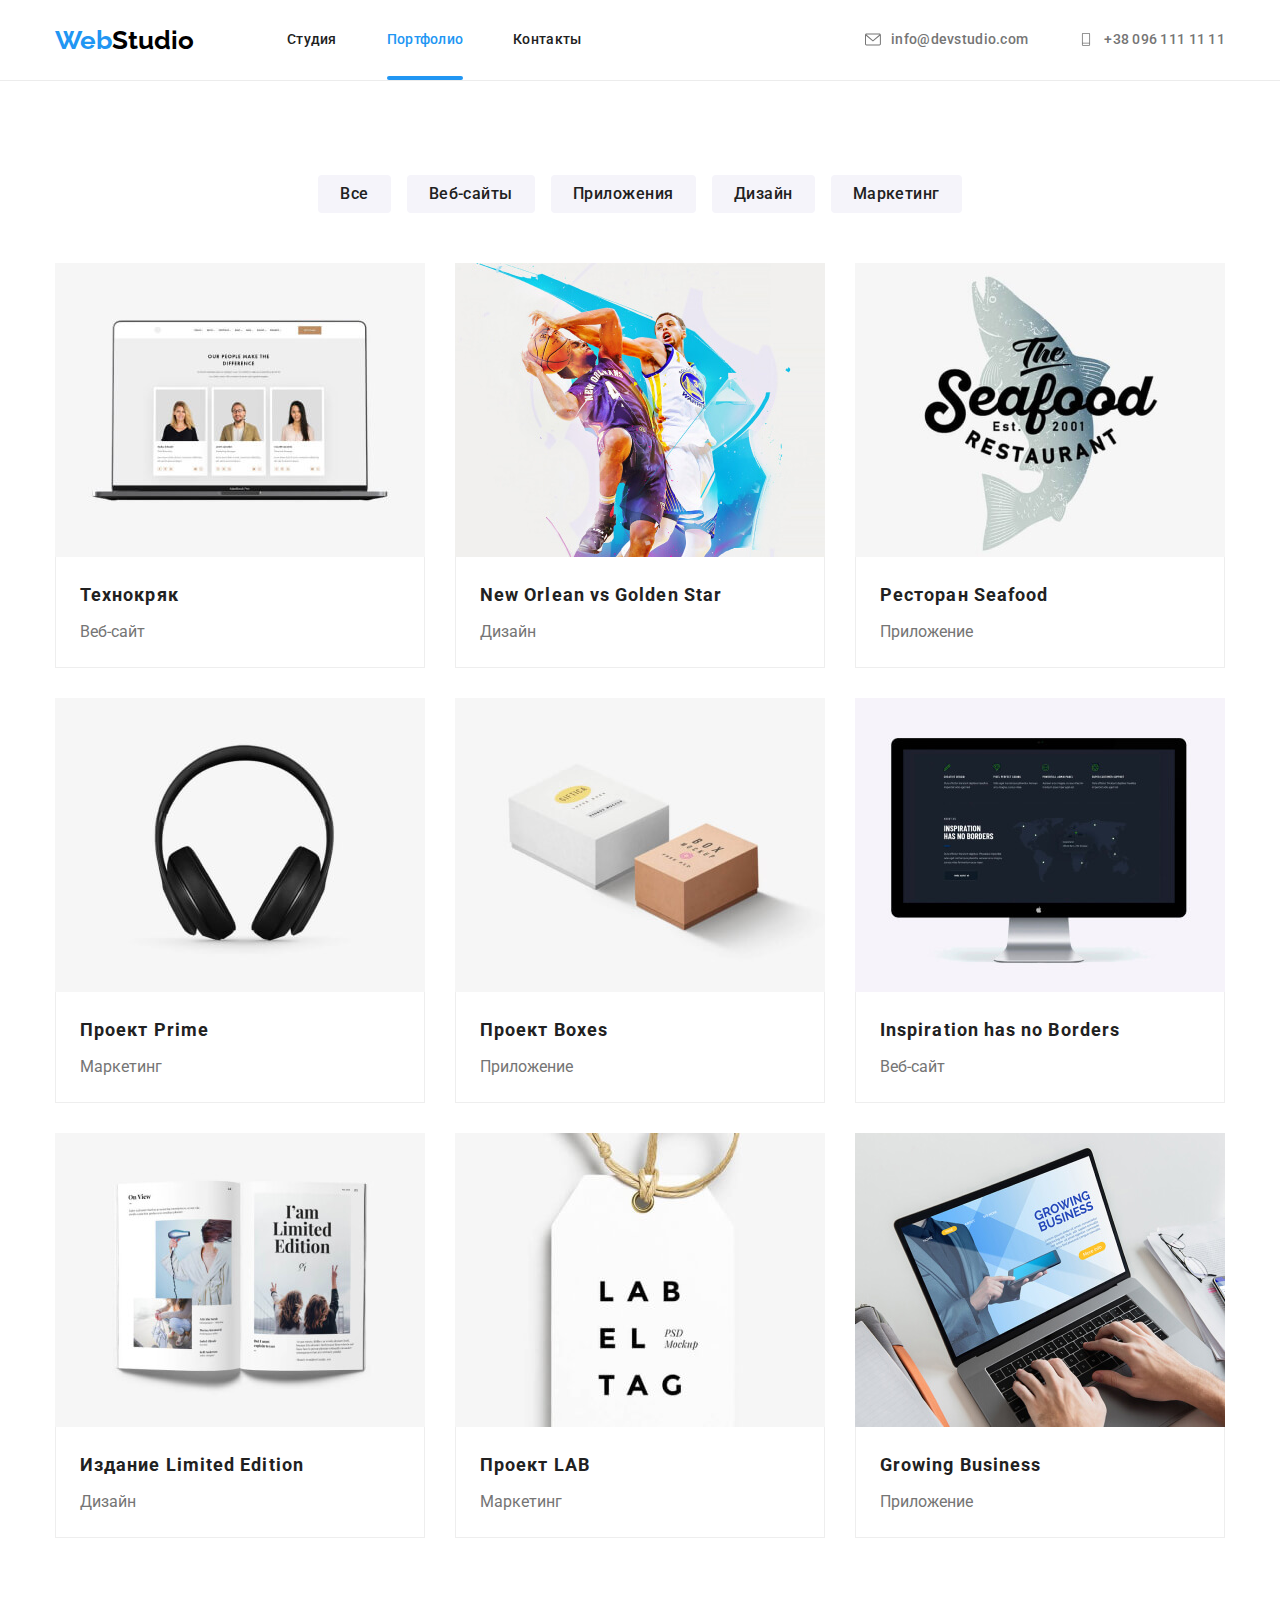
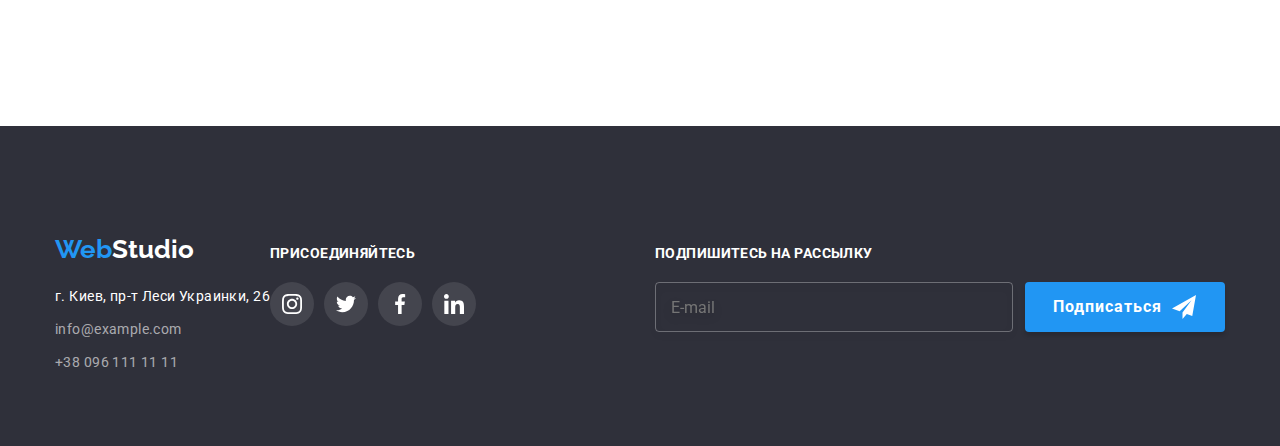
==== portfolio.html @ fa16bd90 "dz" ====
<!DOCTYPE html>
<html lang="ru">

<head>
    <meta charset="UTF-8">
    <meta http-equiv="X-UA-Compatible" content="IE=edge">
    <meta name="viewport" content="width=device-width, initial-scale=1.0">
    <title>Portfolio</title>
    <link rel="stylesheet"
        href="https://cdnjs.cloudflare.com/ajax/libs/modern-normalize/1.0.0/modern-normalize.min.css" />
    <link rel="stylesheet" href="./css/styles.css">
    <link rel="stylesheet" href="./css/main.css">
    <link rel="preconnect" href="https://fonts.googleapis.com">
    <link rel="preconnect" href="https://fonts.gstatic.com" crossorigin>
    <link
        href="https://fonts.googleapis.com/css2?family=Raleway:wght@700&family=Roboto:wght@400;500;700;900&display=swap"
        rel="stylesheet">
    <link rel="stylesheet" href="https://cdnjs.cloudflare.com/ajax/libs/modern-normalize/1.1.0/modern-normalize.min.css"
        integrity="sha512-wpPYUAdjBVSE4KJnH1VR1HeZfpl1ub8YT/NKx4PuQ5NmX2tKuGu6U/JRp5y+Y8XG2tV+wKQpNHVUX03MfMFn9Q=="
        crossorigin="anonymous" referrerpolicy="no-referrer" />
    <link rel="stylesheet" href="css/styles.css" />
</head>

<body>
    <header class="header">
        <div class="container header__conteiner">
            <nav class="nav header__conteiner">
                <a href="" class="logo logo--style link">
                    <span class="logo__part">Web</span>Studio
                </a>
                <ul class="nav__list">
                    <li class="nav__item list"><a href="index.html" class="nav__link link">Студия</a></li>
                    <li class="nav__item list"><a href="" class="nav__link link current">Портфолио</a></li>
                    <li class="nav__item list"><a href="" class="nav__link link">Контакты</a></li>
                </ul>
            </nav>
            <ul class="contacts">
                <li class="contacts__item list">
                    <a href="mailto:info@devstudio.com" class="contacts__link link">
                        <svg class="contacts__icon" width="16" height="13">
                            <use href="./img/icons.svg#icon-mail"></use>
                        </svg>info@devstudio.com</a>
                </li>
                <li class="contacts__item list">
                    <a href="tel:+380961111111" class="contacts__link link">
                        <svg class="contacts__icon" width="16" height="13">
                            <use href="./img/icons.svg#icon-tel"></use>
                        </svg>+38 096 111 11 11</a>
                </li>
            </ul>
            <button type="button" class="menu-open-btn">
                <svg width="40" height="40">
                    <use href="./img/icons.svg#icon-menu-open"></use>
                </svg>
            </button>
            <div class="mob-menu is-hidden">
                <div class="container">
                    <div class="mob-menu__top">
                        <button type="button" class="menu-close-btn">
                            <svg width="40" height="40">
                                <use href="./img/icons.svg#icon-menu-close"></use>
                            </svg>
                        </button>
                        <ul class="mob-menu__list list">
                            <li class="mob-menu__item">
                                <a href="./index.html" class="mob-menu__link link ">Студия</a>
                            </li>
                            <li class="mob-menu__item">
                                <a href="" class="mob-menu__link link current">Портфолио</a>
                            </li>
                            <li class="mob-menu__item">
                                <a href="" class="mob-menu__link link">Контакты</a>
                            </li>
                        </ul>
                    </div>
                    <div class="mob-menu__bottom">
                        <ul class="mob-menu-contacts list">
                            <li class="mob-menu-contacts__item">
                                <a href="tel:+380961111111" class="mob-menu-contacts__tel link">
                                    +38 096 111 11 11</a>
                            </li>
                            <li class="mob-menu-contacts__item">
                                <a href="mailto:info@devstudio.com" class="mob-menu-contacts__mail link">
                                    info@devstudio.com</a>
                            </li>
                        </ul>
                        <ul class="mob-menu-soc list">
                            <li class="mob-menu-soc__item">
                                <a href="" class="mob-menu-soc__link link">Instagram</a>
                            </li>
                            <li class="mob-menu-soc__item">
                                <a href="" class="mob-menu-soc__link link">Twitter</a>
                            </li>
                            <li class="mob-menu-soc__item">
                                <a href="" class="mob-menu-soc__link link">Facebook</a>
                            </li>
                            <li class="mob-menu-soc__item">
                                <a href="" class="mob-menu-soc__link link">LinkedIn</a>
                            </li>
                        </ul>
                    </div>
                </div>
            </div>
            </div>
    </header> 
    <main>
        <section class="projects section">
            <div class="container">
                <ul class="btn__list">
                    <li class="btn__item list"><button type="button" class="btn__item--button">Все</button></li>
                    <li class="btn__item list"><button type="button" class="btn__item--button">Веб-сайты</button></li>
                    <li class="btn__item list"><button type="button" class="btn__item--button">Приложения</button></li>
                    <li class="btn__item list"><button type="button" class="btn__item--button">Дизайн</button></li>
                    <li class="btn__item list"><button type="button" class="btn__item--button">Маркетинг</button></li>
                </ul> 
                <ul class="projects__list">
                    <li class="projects__item list">
                        <a href="" class="projects__link link">
                            <div class="top-wrap">
                                <picture>
                                    <source srcset="./img/1-project-desk-1.jpg 1x, ./img/1-project-desk-2.jpg 2x" media="(min-width: 1200px)" />
                                    <source srcset="./img/1-project-tab-1.jpg 1x, ./img/1-project-tab-2.jpg 2x" media="(min-width: 768px)" />
                                    <source srcset="./img/1-project-mob-1.jpg 1x, ./img/1-project-mob-2.jpg 2x" media="(min-width: 480px)" />
                                    <img class="projects__image" src="./img/1-project-mob-1.jpg" alt="" width="370" />
                                </picture>
                                <p class="projects__item--top-text">Ресурс предлагает комплексные предложения с разным уровнем функционала и сервисов. Все это позволит
                                    посетителю получить
                                    исчерпывающие сведения о компании или частном лице.</p>
                            </div>
                            <div class="projects__other-text">
                                <h2 class="projects__title">Технокряк</h2>
                                <p class="projects__text">Веб-сайт</p>
                            </div>
                        </a>
                    </li>
                    <li class="projects__item list">
                        <a href="" class="projects__link link">
                            <div class="top-wrap">
                            <picture>
                                <source srcset="./img/2-project-desk-1.jpg 1x, ./img/2-project-desk-2.jpg 2x" media="(min-width: 1200px)" />
                                <source srcset="./img/2-project-tab-1.jpg 1x, ./img/2-project-tab-2.jpg 2x" media="(min-width: 768px)" />
                                <source srcset="./img/2-project-mob-1.jpg 1x, ./img/2-project-mob-2.jpg 2x" media="(min-width: 480px)" />
                                <img src="./img/2-project-mob-1.jpg" alt="" width="370" />
                            </picture>
                            <p class="projects__item--top-text">Ресурс предлагает комплексные предложения с разным уровнем функционала и сервисов. Все это позволит
                                    посетителю получить
                                    исчерпывающие сведения о компании или частном лице.</p>
                            </div>
                            <div class="projects__other-text">
                                <h2 class="projects__title">New Orlean vs Golden Star</h2>
                                <p class="projects__text">Дизайн</p>
                            </div>
                        </a>
                    </li>
                    <li class="projects__item list">
                        <a href="" class="projects__link link">
                            <div class="top-wrap">
                            <picture>
                                <source srcset="./img/3-project-desk-1.jpg 1x, ./img/3-project-desk-2.jpg 2x" media="(min-width: 1200px)" />
                                <source srcset="./img/3-project-tab-1.jpg 1x, ./img/3-project-tab-2.jpg 2x" media="(min-width: 768px)" />
                                <source srcset="./img/3-project-mob-1.jpg 1x, ./img/3-project-mob-2.jpg 2x" media="(min-width: 480px)" />
                                <img src="./img/3-project-mob-1.jpg" alt="" width="370" />
                            </picture>
                            <p class="projects__item--top-text">Ресурс предлагает комплексные предложения с разным уровнем функционала и сервисов. Все это позволит
                                    посетителю получить
                                    исчерпывающие сведения о компании или частном лице.</p>
                            </div>
                            <div class="projects__other-text">
                                <h2 class="projects__title">Ресторан Seafood</h2>
                                <p class="projects__text">Приложение</p>
                            </div>
                        </a>
                    </li>
                    <li class="projects__item list">
                        <a href="" class="projects__link link">
                            <div class="top-wrap">
                            <picture>
                                <source srcset="./img/4-project-desk-1.jpg 1x, ./img/4-project-desk-2.jpg 2x" media="(min-width: 1200px)" />
                                <source srcset="./img/4-project-tab-1.jpg 1x, ./img/4-project-tab-2.jpg 2x" media="(min-width: 768px)" />
                                <source srcset="./img/4-project-mob-1.jpg 1x, ./img/4-project-mob-2.jpg 2x" media="(min-width: 480px)" />
                                <img src="./img/4-project-mob-1.jpg" alt="" width="370" />
                            </picture>
                            <p class="projects__item--top-text">Ресурс предлагает комплексные предложения с разным уровнем функционала и сервисов. Все это позволит
                                    посетителю получить
                                    исчерпывающие сведения о компании или частном лице.</p>
                            </div>
                            <div class="projects__other-text">
                                <h2 class="projects__title">Проект Prime</h2>
                                <p class="projects__text">Маркетинг</p>
                            </div>
                        </a>
                    </li>
                    <li class="projects__item list">
                        <a href="" class="projects__link link">
                            <div class="top-wrap">
                            <picture>
                                <source srcset="./img/5-project-desk-1.jpg 1x, ./img/5-project-desk-2.jpg 2x" media="(min-width: 1200px)" />
                                <source srcset="./img/5-project-tab-1.jpg 1x, ./img/5-project-tab-2.jpg 2x" media="(min-width: 768px)" />
                                <source srcset="./img/5-project-mob-1.jpg 1x, ./img/5-project-mob-2.jpg 2x" media="(min-width: 480px)" />
                                <img src="./img/5-project-mob-1.jpg" alt="" width="370" />
                            </picture>
                            <p class="projects__item--top-text">Ресурс предлагает комплексные предложения с разным уровнем функционала и сервисов. Все это позволит
                                    посетителю получить
                                    исчерпывающие сведения о компании или частном лице.</p>
                            </div>
                            <div class="projects__other-text">
                                <h2 class="projects__title">Проект Boxes</h2>
                                <p class="projects__text">Приложение</p>
                            </div>
                        </a>
                    </li>
                    <li class="projects__item list">
                        <a href="" class="projects__link link">
                            <div class="top-wrap">
                            <picture>
                                <source srcset="./img/6-project-desk-1.jpg 1x, ./img/6-project-desk-2.jpg 2x" media="(min-width: 1200px)" />
                                <source srcset="./img/6-project-tab-1.jpg 1x, ./img/6-project-tab-2.jpg 2x" media="(min-width: 768px)" />
                                <source srcset="./img/6-project-mob-1.jpg 1x, ./img/6-project-mob-2.jpg 2x" media="(min-width: 480px)" />
                                <img src="./img/6-project-mob-1.jpg" alt="" width="370" />
                            </picture>
                            <p class="projects__item--top-text">Ресурс предлагает комплексные предложения с разным уровнем функционала и сервисов. Все это позволит
                                    посетителю получить
                                    исчерпывающие сведения о компании или частном лице.</p>
                            </div>
                            <div class="projects__other-text">
                                <h2 class="projects__title">Inspiration has no Borders</h2>
                                <p class="projects__text">Веб-сайт</p>
                            </div>
                        </a>
                    </li>
                    <li class="projects__item list">
                        <a href="" class="projects__link link">
                            <div class="top-wrap">
                            <picture>
                                <source srcset="./img/7-project-desk-1.jpg 1x, ./img/7-project-desk-2.jpg 2x" media="(min-width: 1200px)" />
                                <source srcset="./img/7-project-tab-1.jpg 1x, ./img/7-project-tab-2.jpg 2x" media="(min-width: 768px)" />
                                <source srcset="./img/7-project-mob-1.jpg 1x, ./img/7-project-mob-2.jpg 2x" media="(min-width: 480px)" />
                                <img src="./img/7-project-mob-1.jpg" alt="" width="370" />
                            </picture>
                            <p class="projects__item--top-text">Ресурс предлагает комплексные предложения с разным уровнем функционала и сервисов. Все это позволит
                                    посетителю получить
                                    исчерпывающие сведения о компании или частном лице.</p>
                            </div>
                            <div class="projects__other-text">
                                <h2 class="projects__title">Издание Limited Edition</h2>
                                <p class="projects__text">Дизайн</p>
                            </div>
                        </a>
                    </li>
                    <li class="projects__item list">
                        <a href="" class="projects__link link">
                            <div class="top-wrap">
                            <picture>
                                <source srcset="./img/8-project-desk-1.jpg 1x, ./img/8-project-desk-2.jpg 2x" media="(min-width: 1200px)" />
                                <source srcset="./img/8-project-tab-1.jpg 1x, ./img/8-project-tab-2.jpg 2x" media="(min-width: 768px)" />
                                <source srcset="./img/8-project-mob-1.jpg 1x, ./img/8-project-mob-2.jpg 2x" media="(min-width: 480px)" />
                                <img src="./img/8-project-mob-1.jpg" alt="" width="370" />
                            </picture>
                            <p class="projects__item--top-text">Ресурс предлагает комплексные предложения с разным уровнем функционала и сервисов. Все это позволит
                                    посетителю получить
                                    исчерпывающие сведения о компании или частном лице.</p>
                            </div>
                            <div class="projects__other-text">
                                <h2 class="projects__title">Проект LAB</h2>
                                <p class="projects__text">Маркетинг</p>
                            </div>
                        </a>
                    </li>
                    <li class="projects__item list">
                        <a href="" class="projects__link link">
                            <div class="top-wrap">
                            <picture>
                                <source srcset="./img/9-project-desk-1.jpg 1x, ./img/9-project-desk-2.jpg 2x" media="(min-width: 1200px)" />
                                <source srcset="./img/9-project-tab-1.jpg 1x, ./img/9-project-tab-2.jpg 2x" media="(min-width: 768px)" />
                                <source srcset="./img/9-project-mob-1.jpg 1x, ./img/9-project-mob-2.jpg 2x" media="(min-width: 480px)" />
                                <img src="./img/9-project-mob-1.jpg" alt="" width="370" />
                            </picture>
                            <p class="projects__item--top-text">Ресурс предлагает комплексные предложения с разным уровнем функционала и сервисов. Все это позволит
                                    посетителю получить
                                    исчерпывающие сведения о компании или частном лице.</p>
                            </div>
                            <div class="projects__other-text">
                                <h2 class="projects__title">Growing Business</h2>
                                <p class="projects__text">Приложение</p>
                            </div>
                        </a>
                    </li>
                </ul>
            </div>
        </section>

    </main>
<footer class="footer">
    <div class="container footer__join">
        <div>
            <a href="" class="logo logo--footer link"><span class="logo__part">Web</span>Studio</a>
            <address>
                <ul class="footer__list">
                    <li class="footer__item list">
                        <a href="https://goo.gl/maps/ZzXpxowHpBQzY1ZR8" target="_blank"
                            rel="noopener nofollow noreferrer" class="footer__address link">г. Киев, пр-т Леси Украинки,
                            26</a>
                    </li>
                    <li class="footer__item list">
                        <a href="mailto:info@example.com" class="footer__contacts link">info@example.com</a>
                    </li>
                    <li class="footer__item list">
                        <a href="tel:+380961111111" class="footer__contacts link">+38 096 111 11 11</a>
                    </li>
                </ul>
            </address>
        </div>
        <div class="footer__box">
            <h2 class="footer__title">Присоединяйтесь</h2>
            <ul class="soc__list">
                <li class="soc__item  list">
                    <a href="" class="soc__link soc__link--color link">
                        <svg class="soc__icon" width="20" height="20">
                            <use href="./img/icons.svg#icon-instagram"></use>
                        </svg>
                    </a>
                </li>
                <li class="soc__item list">
                    <a href="" class="soc__link soc__link--color link">
                        <svg class="soc__icon" width="20" height="20">
                            <use href="./img/icons.svg#icon-twitter"></use>
                        </svg>
                    </a>
                </li>
                <li class="soc__item list">
                    <a href="" class="soc__link soc__link--color link">
                        <svg class="soc__icon" width="20" height="20">
                            <use href="./img/icons.svg#icon-facebook"></use>
                        </svg>
                    </a>
                </li>
                <li class="soc__item list">
                    <a href="" class="soc__link soc__link--color link">
                        <svg class="soc__icon" width="20" height="20">
                            <use href="./img/icons.svg#icon-linkedin"></use>
                        </svg>
                    </a>
                </li>
            </ul>
        </div>
        <div class="subscribe">
            <p class="subscribe__title">Подпишитесь на рассылку</p>
            <form class="subscribe-form">
                <input type="email" name="usermail" class="subscribe-form__input" id="email" placeholder="E-mail" />
                <button type="submit" class="subscribe-btn">
                    Подписаться
                    <svg width="24" height="24" class="subscribe__icon">
                        <use href="./img/icons.svg#icon-icon-send"></use>
                    </svg>
                </button>
            </form>
        </div>
    </div>


</footer>
<script src="./js/mobile-menu.js"></script>
</body>

</html>
---- css/styles.css ----
/* :root {
  --brend-color: #2196f3;
  --main-title-color: #212121;
  --second-title-color: #757575;
}

h1,
h2,
h3,
h4,
h5,
h6,
ul,
p {
  margin: 0;
  padding: 0;
}

body {
  font-family: "Roboto", "Raleway", sans-serif;
  background: #ffffff;
  position: relative;
}

img {
  display: block;
  min-width: 100%;
}

.section {
  padding: 94px 0 94px 0;
}

.container {
  width: 1200px;
  margin: 0 auto;
  padding-right: 15px;
  padding-left: 15px;
}

.list {
  list-style: none;
}

.link {
  text-decoration: none;
}

.top-wrap {
  position: relative;
  overflow: hidden;
}
*/
/*-----Header-----*/

/* .header {
  border-bottom: 1px solid #ececec;
}

.header-conteiner {
  display: flex;
  align-items: center;
} */

/* .nav .current {
  color: var(--brend-color);
} */
/*
.logo {
  color: var(--main-title-color);
  font-family: "Raleway", sans-serif;
  font-weight: 700;
  font-size: 26px;
  line-height: 1.19;
}

.logo__part {
  color: var(--brend-color);
}

.logo--style {
  margin-right: 93px;
  color: #000000;
}

.logo--footer {
  color: #ffffff;
  display: inline-block;
  margin-bottom: 20px;
}
*/
/* .nav__list {
  display: flex;
}

.nav__item:not(:last-child) {
  margin-right: 50px;
}

.nav__link {
  position: relative;
  display: block;
  padding-top: 32px;
  padding-bottom: 32px;

  font-weight: 500;
  font-size: 14px;
  line-height: 1.14;
  letter-spacing: 0.02em;
  color: var(--main-title-color);
  transition: color 250ms cubic-bezier(0.4, 0, 0.2, 1);
}

.nav__link:hover,
.nav__link:focus {
  color: var(--brend-color);
}

.nav__item .current::after {
  content: "";
  position: absolute;
  width: 100%;
  height: 4px;
  background: var(--brend-color);
  border-radius: 2px;
  left: 0;
  bottom: 0;
} */

/* .contacts__link {
  display: flex;
  align-items: center;
  padding: 32px 0px;
  font-weight: 500;
  font-size: 14px;
  line-height: 1.14;
  letter-spacing: 0.02em;
  color: var(--second-title-color);
  transition: color 250ms cubic-bezier(0.4, 0, 0.2, 1);
}

.contacts__icon {
  padding-top: -1px;
  margin-right: 10px;
  width: 16px;
  height: 13px;
  fill: currentColor;
}

.contacts {
  display: flex;
  margin-left: auto;
  transition: color 250ms cubic-bezier(0.4, 0, 0.2, 1);
}
.contacts__item {
  margin-left: 50px;
}

.contacts__link:hover,
.contacts__link:focus {
  color: var(--brend-color);
} */

/*-----Main-----*/

/*
.basic {
  max-width: 1600px;
  margin: 0 auto;
  height: 600px;
  padding-top: 200px;
  padding-bottom: 200px;
  background: #2f303a;
  background-image: linear-gradient(
      rgba(47, 48, 58, 0.4),
      rgba(47, 48, 58, 0.4)
    ),
    url(../img/basic.jpg);
  background-repeat: no-repeat;
  background-position: center;
  background-size: cover;
  text-align: center;
}

.basic__title {
  width: 696px;
  margin: 0 auto 30px;
  font-weight: 900;
  font-size: 44px;
  line-height: 1.36;

  text-align: center;
  letter-spacing: 0.06em;
  text-transform: uppercase;
  color: #ffffff;
}

.basic__btn {
  justify-content: center;
  min-width: 200px;
  font-family: inherit;
  font-weight: 700;
  font-size: 16px;
  line-height: 1.87;
  align-items: center;
  text-align: center;
  letter-spacing: 0.06em;
  color: #ffffff;
  cursor: pointer;
  border: none;

  background: #2196f3;
  box-shadow: 0px 4px 4px rgba(0, 0, 0, 0.15);
  border-radius: 4px;
  width: 200px;
  height: 50px;
  transition: background-color 250ms cubic-bezier(0.4, 0, 0.2, 1);
}

.basic__btn:hover,
.basic__btn:focus {
  background-color: #188ce8;
}
*/
/*
.benefits {
  padding-top: 94px;
  padding-bottom: 0;
  text-align: left;
}
.benefits__list {
  display: flex;
  margin: 0;
  padding: 0;
}

.benefits__item {
  width: 270px;
  margin-right: 30px;
}

.benefits__item:last-child {
  padding-right: 0;
}

.benefits__box {
  display: flex;
  justify-content: center;
  align-items: center;
  margin-bottom: 30px;
  height: 120px;
  border-radius: 4px;
  background-color: #f5f4fa;
}

.benefits__title {
  font-size: 14px;
  line-height: 1.14;
  letter-spacing: 0.03em;
  text-transform: uppercase;
  color: var(--main-title-color);
  padding-bottom: 10px;
}

.benefits__text {
  font-size: 14px;
  line-height: 1.71;
  letter-spacing: 0.03em;
  color: var(--second-title-color);
}
*/
/*
.team {
  background: #f5f4fa;
  margin-left: 0;
  padding-bottom: 94px;
}

.about__list,
.team__list {
  display: flex;
}

.about__item {
  justify-content: center;
  position: relative;
}

.about__item:not(:last-child) {
  margin-right: 30px;
}

.team__item:not(:last-child) {
  margin-right: 30px;
}

.about__img {
  display: block;
  max-width: 100%;
}

.about__box {
  position: absolute;
  left: 0;
  bottom: 0;
  width: 100%;
  height: 70px;
  display: flex;
  align-items: center;
  justify-content: center;
  background: rgba(47, 48, 58, 0.8);
}

.about__text {
  font-size: 14px;
  line-height: 1.14;
  text-align: center;
  text-transform: uppercase;
  color: #ffffff;
}

.about__title,
.team__title {
  font-size: 36px;
  line-height: 1.16;
  text-align: center;
  letter-spacing: 0.03em;
  color: var(--main-title-color);
  margin-bottom: 50px;
}

.team__item {
  background-color: #ffffff;
  border-radius: 0 0 4px 4px;
  box-shadow: 0px 1px 3px rgba(0, 0, 0, 0.12), 0px 1px 1px rgba(0, 0, 0, 0.14),
    0px 2px 1px rgba(0, 0, 0, 0.2);
  border-radius: 0px 0px 4px 4px;
}
.team__name {
  font-weight: 500;
  font-size: 16px;
  line-height: 1.18;
  text-align: center;
  color: var(--main-title-color);
  margin-bottom: 10px;
}
.team__box {
  padding-top: 30px;
  padding-bottom: 30px;
}
.team__text {
  font-size: 16px;
  line-height: 1.18;
  text-align: center;
  letter-spacing: 0.03em;
  color: var(--second-title-color);
  margin-bottom: 16px;
}
*/
/*.soc {
}

.soc__list {
  display: flex;
  justify-content: center;
}

.soc__item {
  width: 44px;
  height: 44px;
  margin-right: 10px;
}

.soc__item:last-child {
  margin-right: 0;
}

.soc__link {
  width: 100%;
  height: 100%;
  fill: #afb1b8;
  background-color: #ffffff;
  border-radius: 50%;
  display: flex;
  align-items: center;
  justify-content: center;
  transition: background-color 250ms cubic-bezier(0.4, 0, 0.2, 1);
}

.soc__link:hover,
.soc__link:focus {
  color: #fff;
  fill: currentColor;
  background-color: var(--brend-color);
}

.soc__link--color {
  background: rgba(255, 255, 255, 0.1);
  fill: #ffffff;
  transition: background-color 250ms cubic-bezier(0.4, 0, 0.2, 1);
}
.soc__icon {
  color: currentColor;
}
*/
/*
.clients__title {
  margin-bottom: 50px;
  font-weight: 700;
  font-size: 36px;
  line-height: 1.16;
  text-align: center;
  color: var(--main-title-color);
}

.clients__list,
.clients__link {
  display: flex;
  align-items: center;
  justify-content: center;
}

.clients__link {
  width: 100%;
  height: 100%;
  max-width: 170px;
  color: #afb1b8;
  transition: color 250ms cubic-bezier(0.4, 0, 0.2, 1),
    border 250ms cubic-bezier(0.4, 0, 0.2, 1);
}
.clients__link:hover,
.clients__link:focus {
  border: 1px solid var(--brend-color);
  border-radius: 4px;
  color: var(--brend-color);
}

.clients__icon {
  fill: currentColor;
}

.clients__item {
  justify-content: center;
  width: 170px;
  height: 92px;
  margin-right: 30px;
  border: 1px solid #afb1b8;
  border-radius: 4px;
  display: flex;
}

.clients__item:last-child {
  margin-right: 0;
}
*/
/*----Footer-----*/
/*
.footer {
  background: #2f303a;
  padding-top: 60px;
  padding-bottom: 60px;
}

.footer__list {
  display: inline-block;
  padding-top: 0;
  font-style: normal;
  letter-spacing: 0.03em;
}

.footer__item:not(:last-child) {
  margin-bottom: 9px;
}

.footer__address {
  font-size: 14px;
  line-height: 1.71;
  letter-spacing: 0.03em;
  color: #ffffff;
  transition: color 250ms cubic-bezier(0.4, 0, 0.2, 1);
}

.footer__contacts {
  font-size: 14px;
  line-height: 1.71;
  letter-spacing: 0.03em;
  color: rgba(255, 255, 255, 0.6);
  transition: color 250ms cubic-bezier(0.4, 0, 0.2, 1);
}

.footer__address:hover,
.footer__contacts:hover {
  color: var(--brend-color);
}

.footer__address:focus,
.footer__contacts:focus {
  color: var(--brend-color);
}

.footer__join {
  display: flex;
  align-items: baseline;
}

.footer__box {
  margin-left: 70px;
}

.footer__title {
  margin-bottom: 20px;
  font-size: 14px;
  line-height: 1.14;
  letter-spacing: 0.03em;
  text-transform: uppercase;
  color: #ffffff;
}

.subscribe {
  margin-left: auto;
}

.subscribe__title {
  margin-bottom: 20px;
  font-weight: 700;
  font-size: 14px;
  line-height: 1.14;
  letter-spacing: 0.03em;
  text-transform: uppercase;
  color: #ffffff;
}

.subscribe-form {
  position: relative;
  display: flex;
  justify-content: center;
}

.subscribe-form__input {
  width: 358px;
  height: 50px;
  padding-left: 15px;
  border: 1px solid rgba(255, 255, 255, 0.3);
  filter: drop-shadow(0px 4px 4px rgba(0, 0, 0, 0.15));
  border-radius: 4px;
  background-color: transparent;
  transition: border 250ms cubic-berier(0.4, 0, 0.2, 1);
  color: #ffffff;
  outline: transparent;
}
.subscribe-form__input:focus {
  border: 2px solid var(--brend-color);
}

.subscribe-btn {
  display: flex;
  align-items: center;
  margin-left: 12px;
  width: 200px;
  height: 50px;
  font-weight: 700;
  font-size: 16px;
  line-height: 1.88;
  letter-spacing: 0.06em;
  border: none;
  cursor: pointer;
  color: #ffffff;
  background: var(--brend-color);
  box-shadow: 0px 4px 4px rgba(0, 0, 0, 0.15);
  border-radius: 4px;
  padding: 10px 29px 10px 28px;
  transition: background-color 250ms cubic-bezier(0.4, 0, 0.2, 1);
}

.subscribe-btn:hover,
.subscribe-btn:focus {
  background-color: #188ce8;
}

.subscribe__icon {
  margin-left: 10px;
}
*/
/*-----Portfolio-buttons-----*/
/*
.btn__list {
  display: flex;
  margin-bottom: 50px;
  justify-content: center;
}

.btn__item {
  margin-right: 8px;
}

.btn__item:last-child {
  padding-right: 0;
}

.btn__item--button {
  border: none;
  padding: 6px 22px;
  display: block;
  font: inherit;
  font-weight: 500;
  font-size: 16px;
  line-height: 1.62;
  text-align: center;
  letter-spacing: 0.03em;
  color: var(--main-title-color);
  background: #f5f4fa;
  cursor: pointer;
  border-radius: 4px;
  transition: background-color 250ms cubic-bezier(0.4, 0, 0.2, 1),
    color 250ms cubic-bezier(0.4, 0, 0.2, 1),
    box-shadow 250ms cubic-bezier(0.4, 0, 0.2, 1);
}

.btn__item--button:hover,
.btn__item--button:focus {
  color: #ffffff;
  background-color: var(--brend-color);
  box-shadow: 0px 3px 1px rgba(0, 0, 0, 0.1), 0px 1px 2px rgba(0, 0, 0, 0.08),
    0px 2px 2px rgba(0, 0, 0, 0.12);
} */

/*-----Projects-portfolio----*/
/*
.projects {
  padding-top: 94px;
  padding-bottom: 94px;
}
.projects__list {
  display: flex;
  flex-wrap: wrap;
  justify-content: center;
}

.projects__item {
  transition: box-shadow 250ms cubic-bezier(0.4, 0, 0.2, 1);
}

.projects__item:not(:nth-child(3n)) {
  margin-right: 30px;
}

.projects__item:nth-child(-n + 6) {
  margin-bottom: 30px;
}

.projects__item:hover,
.projects__item:focus {
  box-shadow: 0px 1px 1px rgba(0, 0, 0, 0.12), 0px 4px 4px rgba(0, 0, 0, 0.06),
    1px 4px 6px rgba(0, 0, 0, 0.16);
}

.projects__item:hover .projects__item--top-text {
  transform: translateY(0);
}

.projects__item--top-text {
  position: absolute;
  top: 0;
  width: 100%;
  line-height: 1.56;
  font-size: 18px;
  transform: translateY(100%);
  transition: transform 250ms cubic-bezier(0.4, 0, 0.2, 1);
  color: #ffffff;
  background-color: rgba(33, 150, 243, 0.9);
  padding: 63px 24px;
}

.projects__image.no-gap {
  display: block;
}

.projects__title {
  font-size: 18px;
  line-height: 2;
  letter-spacing: 0.06em;
  color: var(--main-title-color);
  margin-bottom: 4px;
}
.projects__text {
  font-size: 16px;
  line-height: 1.88;
  letter-spacing: 0.03em;
  color: var(--second-title-color);
}

.projects__other-text {
  padding: 20px 24px;
  box-sizing: border-box;

  width: 370px;

  background: #ffffff;
  border: 1px solid #eeeeee;
  border-top: #ffffff;
}
*/
/*
.backdrop {
  width: 100%;
  height: 100%;
  background-color: rgba(0, 0, 0, 0.2);
  position: fixed;
  top: 0;
  left: 0;
  transition: opacity 1000ms cubic-bezier(0.4, 0, 0.2, 1),
    visibility 1000ms cubic-bezier(0.4, 0, 0.2, 1);
}
*/
/*---------modal--------*/
/*
.modal {
  position: absolute;
  top: 50%;
  left: 50%;
  width: 528px;
  min-height: 581px;
  padding: 40px;

  background-color: #ffffff;
  box-shadow: 0px 1px 3px rgba(0, 0, 0, 0.12), 0px 1px 1px rgba(0, 0, 0, 0.14),
    0px 2px 1px rgba(0, 0, 0, 0.2);
  border-radius: 4px;
  transform: translate(-50%, -50%);
  transition: transform 1000ms cubic-bezier(0.4, 0, 0.2, 1);
  transition: translatel;
}

.modal__close {
  position: absolute;
  top: 8px;
  right: 8px;

  background: #ffffff;
  cursor: pointer;
  border: 1px solid rgba(0, 0, 0, 0.1);
  border-radius: 50%;
  display: flex;
  padding: 6px 6px;
  transition: fill 250ms cubic-bezier(0.4, 0, 0.2, 1);
}
.modal__close:hover,
.modal__close:focus {
  fill: var(--brend-color);
}

.is-hidden {
  visibility: hidden;
  opacity: 0;
  pointer-events: none;
}

.modal__title {
  font-weight: 700;
  font-size: 20px;
  line-height: 1.15;
  text-align: center;
  margin-bottom: 12px;
}

.modal__field {
  margin-bottom: 10px;
}

.modal__label {
  display: block;
  font-weight: 400;
  font-size: 12px;
  line-height: 1.16;
  letter-spacing: 0.01em;
  color: var(--second-title-color);
  margin-bottom: 4px;
}

.modal__input-wrap {
  position: relative;
  display: block;
}

.modal__icon {
  position: absolute;
  left: 12px;
  top: 50%;
  transform: translateY(-50%);
  transition: fill 250ms cubic-bezier(0.4, 0, 0.2, 1);
}

.modal__input {
  width: 100%;
  height: 40px;
  border: 1px solid rgba(33, 33, 33, 0.2);
  border-radius: 4px;
  padding-left: 30px;
  outline: transparent;
  transition: border 250ms cubic-bezier(0.4, 0, 0.2, 1);
}

.modal__input:focus + .modal__icon {
  fill: var(--brend-color);
}

.modal__input:focus,
.modal__plachholder:focus {
  border: 1px solid var(--brend-color);
}

.modal__plachholder {
  width: 100%;
  height: 120px;
  padding: 12px 16px;
  border: 1px solid rgba(33, 33, 33, 0.2);
  border-radius: 4px;
  outline: transparent;
  resize: none;
  transition: border 250ms cubic-bezier(0.4, 0, 0.2, 1);
}

.modal__checkbox {
  display: flex;
  justify-content: center;
  margin-bottom: 30px;
}

.modal__checkbox-label,
.modal__checkbox-part {
  line-height: 1.71;
}

.modal__checkbox-label {
  display: flex;
  align-items: center;
}

.modal__checkbox-part {
  margin-left: 5px;
  color: var(--brend-color);
}

.modal__checkbox-icon {
  display: inline-block;
  width: 16px;
  height: 15px;
  border: 1px solid black;
  border-radius: 2px;
  margin-right: 7px;
  justify-items: center;
  outline: transparent;
  transition: background-color 250ms cubic-bezier(0.4, 0, 0.2, 1);
}

.modal__checkbox-text {
  margin: 0;
  padding: 0;
  font-size: 14px;
  line-height: 1.71;
  letter-spacing: 0.03em;
  color: var(--second-title-color);
}
.modal__none-check {
  position: absolute;
  width: 1px;
  height: 1px;
  margin: -1px;
  border: 0;
  padding: 0;
  white-space: nowrap;
  -webkit-clip-path: inset(100%);
  clip-path: inset(100%);
  clip: rect(0 0 0 0);
  overflow: hidden;
}

.modal__chek:checked + .modal__checkbox-icon {
  background-color: var(--brend-color);
  background-image: url(../img/icon-chek-mark.svg);
  border: none;
  background-repeat: no-repeat;
  background-position: center;
  background-origin: border-box;
  transition: fill 250ms cubic-bezier(0.4, 0, 0.2, 1);
}

.modal__btn {
  text-align: center;
}

.modal__btn-send {
  width: 200px;
  height: 50px;
  padding: 10px 55px;
  font-weight: 700;
  font-size: 16px;
  line-height: 1.88;
  letter-spacing: 0.06em;
  color: #ffffff;
  background-color: var(--brend-color);
  box-shadow: 0px 4px 4px rgba(0, 0, 0, 0.15);
  border-radius: 4px;
  border: none;
}

.modal__btn-send:hover,
.modal__btn-send:focus {
  background-color: #188ce8;
}
*/
---- css/main.css ----
:root {
  --brend-color: #2196f3;
  --main-title-color: #212121;
  --second-title-color: #757575;
}

h1,
h2,
h3,
h4,
h5,
h6,
ul,
p {
  margin: 0;
  padding: 0;
}

body {
  font-family: "Roboto", "Raleway", sans-serif;
  background: #ffffff;
  position: relative;
}

img {
  display: block;
  max-width: 100%;
  width: 100%;
}

.section {
  padding: 94px 0 94px 0;
}

.list {
  list-style: none;
}

.link {
  text-decoration: none;
}

.top-wrap {
  position: relative;
  overflow: hidden;
}

.container {
  width: 100%;
  margin: 0 auto;
  padding-left: 15px;
  padding-right: 15px;
}
@media screen and (min-width: 480px) {
  .container {
    width: 480px;
  }
}
@media screen and (min-width: 768px) {
  .container {
    width: 768px;
  }
}
@media screen and (min-width: 1200px) {
  .container {
    width: 1200px;
  }
}

.header {
  border-bottom: 1px solid #ececec;
}
.header__conteiner {
  display: flex;
  align-items: center;
}

.menu-open-btn,
.menu-close-btn {
  display: block;
  margin-left: auto;
  border: 0;
  background-color: transparent;
}

@media screen and (min-width: 768px) {
  .menu-open-btn {
    display: none;
  }
}

.menu-close-btn {
  position: absolute;
  right: 15px;
  top: 10px;
}

.menu-open-btn:focus,
.menu-close-btn:focus,
.menu-open-btn:hover,
.menu-close-btn:hover {
  fill: var(--brend-color);
}

.mob-menu {
  z-index: 2;
  z-index: 2;
  position: fixed;
  top: 0;
  left: 0;
  background-color: #ffffff;
  width: 100vw;
  height: 100vh;
  padding-top: 48px;
  padding-bottom: 48px;
  padding-left: 25px;
}
@media screen and (min-width: 768px) {
  .mob-menu {
    display: none;
  }
}
.mob-menu__link {
  font-weight: 500;
  font-size: 40px;
  line-height: 1.17;
  letter-spacing: 0.02em;
  color: var(--main-title-color);
}
.mob-menu__link.link.current {
  color: var(--brend-color);
}
.mob-menu__item {
  margin-bottom: 32px;
}
.mob-menu .container {
  display: flex;
  flex-direction: column;
  justify-content: space-between;
  height: 100%;
  overflow-y: auto;
}

.mob-menu-contacts {
  margin-bottom: 64px;
}
.mob-menu-contacts__tel {
  display: block;
  font-weight: 500;
  font-size: 34px;
  line-height: 1.17;
  letter-spacing: 0.02em;
  color: var(--brend-color);
}
.mob-menu-contacts__mail {
  display: block;
  font-weight: 500;
  font-size: 24px;
  line-height: 1.16;
  color: var(--second-title-color);
  margin-top: 32px;
}

.mob-menu-soc {
  display: flex;
}
.mob-menu-soc__link {
  font-weight: 500;
  font-size: 18px;
  line-height: 1.22;
  letter-spacing: 0.02em;
  color: var(--brend-color);
}
.mob-menu-soc__item {
  padding-left: 10px;
}
.mob-menu-soc__item:not(:last-child) {
  padding-right: 10px;
  border-right: 1px solid rgba(33, 33, 33, 0.2);
}
.mob-menu-soc__item:first-child {
  padding-left: 0;
}

.logo {
  color: var(--main-title-color);
  font-family: "Raleway", sans-serif;
  font-weight: 700;
  font-size: 24px;
  line-height: 1.16;
}
@media screen and (min-width: 1200px) {
  .logo {
    font-weight: 700;
    font-size: 26px;
    line-height: 1.19;
  }
}
.logo__part {
  color: var(--brend-color);
}
.logo--style {
  color: #000000;
}
.logo--footer {
  color: #ffffff;
  display: inline-block;
  margin-bottom: 20px;
}

.nav .current {
  color: var(--brend-color);
}

.nav__list {
  display: none;
}
@media screen and (min-width: 768px) {
  .nav__list {
    display: flex;
    margin-left: 88px;
  }
}
@media screen and (min-width: 1200px) {
  .nav__list {
    display: flex;
    margin-left: 93px;
  }
}
.nav__item:not(:last-child) {
  margin-right: 50px;
}
.nav__link {
  position: relative;
  display: block;
  padding-top: 32px;
  padding-bottom: 32px;
  font-weight: 500;
  font-size: 14px;
  line-height: 1.14;
  letter-spacing: 0.02em;
  color: var(--main-title-color);
  transition: color 250ms cubic-bezier(0.4, 0, 0.2, 1);
}
.nav__link:hover,
.nav__link:focus {
  color: var(--brend-color);
}

.nav__item .current::after {
  content: "";
  position: absolute;
  width: 100%;
  height: 4px;
  background: var(--brend-color);
  border-radius: 2px;
  left: 0;
  bottom: 0;
}

.contacts {
  display: none;
  margin-left: auto;
  transition: color 250ms cubic-bezier(0.4, 0, 0.2, 1);
}
@media screen and (min-width: 768px) {
  .contacts {
    display: flex;
  }
}
@media screen and (min-width: 1200px) {
  .contacts {
    display: flex;
  }
}
.contacts__link {
  display: flex;
  align-items: center;
  font-weight: 500;
  font-size: 12px;
  line-height: 1.16;
  letter-spacing: 0.02em;
  color: var(--second-title-color);
  transition: color 250ms cubic-bezier(0.4, 0, 0.2, 1);
}
@media screen and (min-width: 1200px) {
  .contacts__link {
    font-weight: 500;
    font-size: 14px;
    line-height: 1.14;
  }
}
.contacts__icon {
  margin-right: 8px;
  fill: currentColor;
}
@media screen and (min-width: 1200px) {
  .contacts__icon {
    margin-right: 10px;
  }
}
.contacts__item {
  margin-left: 50px;
}
.contacts__link:hover,
.contacts__link:focus {
  color: var(--brend-color);
}
@media screen and (min-width: 768px) {
  .contacts .contacts__item + .contacts__item {
    margin-top: 10px;
  }
}
@media screen and (min-width: 1200px) {
  .contacts .contacts__item + .contacts__item {
    margin-top: 0;
    margin-left: 50px;
  }
}

.soc__list {
  display: flex;
  justify-content: center;
}
.soc__item {
  width: 44px;
  height: 44px;
  margin-right: 10px;
}
.soc__item:last-child {
  margin-right: 0;
}
.soc__link {
  width: 100%;
  height: 100%;
  fill: #afb1b8;
  background-color: #ffffff;
  border-radius: 50%;
  display: flex;
  align-items: center;
  justify-content: center;
  transition: background-color 250ms cubic-bezier(0.4, 0, 0.2, 1);
}
.soc__link:hover,
.soc__link:focus {
  color: #fff;
  fill: currentColor;
  background-color: var(--brend-color);
}
.soc__link--color {
  background: rgba(255, 255, 255, 0.1);
  fill: #ffffff;
  transition: background-color 250ms cubic-bezier(0.4, 0, 0.2, 1);
}
.soc__icon {
  color: currentColor;
}

.basic {
  padding-top: 118px;
  padding-bottom: 118px;
  text-align: center;
  background-image: linear-gradient(
      to right,
      rgba(47, 48, 58, 0.4),
      rgba(47, 48, 58, 0.4)
    ),
    url(../img/hero-mob-1.jpg);
  background-color: #2f303a;
  background-repeat: no-repeat;
  background-position: center;
  background-size: cover;
}
@media (min-device-pixel-ratio: 2),
  (min-resolution: 192dpi),
  (min-resolution: 2dppx) {
  .basic {
    background-image: linear-gradient(
        to right,
        rgba(47, 48, 58, 0.4),
        rgba(47, 48, 58, 0.4)
      ),
      url(../img/hero-mob-2.jpg);
  }
}
@media screen and (min-width: 768px) {
  .basic {
    background-image: linear-gradient(
        to right,
        rgba(47, 48, 58, 0.4),
        rgba(47, 48, 58, 0.4)
      ),
      url(../img/hero-tab-1.jpg);
  }
}
@media screen and (min-width: 768px) and (min-device-pixel-ratio: 2),
  screen and (min-width: 768px) and (min-resolution: 192dpi),
  screen and (min-width: 768px) and (min-resolution: 2dppx) {
  .basic {
    background-image: linear-gradient(
        to right,
        rgba(47, 48, 58, 0.4),
        rgba(47, 48, 58, 0.4)
      ),
      url(../img/hero-tab-2.jpg);
  }
}
@media screen and (min-width: 1200px) {
  .basic {
    margin: 0 auto;
    height: 600px;
    max-width: 1600px;
    padding-top: 200px;
    padding-bottom: 200px;
    background-image: linear-gradient(
        to right,
        rgba(47, 48, 58, 0.4),
        rgba(47, 48, 58, 0.4)
      ),
      url(../img/hero-desk-1.jpg);
  }
}
@media screen and (min-width: 1200px) and (min-device-pixel-ratio: 2),
  screen and (min-width: 1200px) and (min-resolution: 192dpi),
  screen and (min-width: 1200px) and (min-resolution: 2dppx) {
  .basic {
    background-image: linear-gradient(
        to right,
        rgba(47, 48, 58, 0.4),
        rgba(47, 48, 58, 0.4)
      ),
      url(../img/hero-desk-2.jpg);
  }
}
.basic__title {
  width: 696px;
  margin: 0 auto 30px;
  font-weight: 900;
  font-size: 26px;
  line-height: 1.62;
  text-align: center;
  letter-spacing: 0.06em;
  text-transform: uppercase;
  color: #ffffff;
}
@media screen and (min-width: 1200px) {
  .basic__title {
    font-weight: 900;
    font-size: 44px;
    line-height: 1.36;
  }
}
.basic__btn {
  justify-content: center;
  min-width: 200px;
  font-family: inherit;
  font-weight: 700;
  font-size: 16px;
  line-height: 1.87;
  align-items: center;
  text-align: center;
  letter-spacing: 0.06em;
  color: #ffffff;
  cursor: pointer;
  border: none;
  background: #2196f3;
  box-shadow: 0px 4px 4px rgba(0, 0, 0, 0.15);
  border-radius: 4px;
  width: 200px;
  height: 50px;
  transition: background-color 250ms cubic-bezier(0.4, 0, 0.2, 1);
}
.basic__btn:hover,
.basic__btn:focus {
  background-color: #188ce8;
}

.benefits {
  padding-top: 94px;
  padding-bottom: 60;
  text-align: left;
}
.benefits__list {
  display: flex;
  flex-wrap: wrap;
  gap: 30px;
  width: 100%;
}
@media screen and (min-width: 768px) {
  .benefits__item {
    width: 354px;
  }
}
@media screen and (min-width: 1200px) {
  .benefits__item {
    width: 270px;
  }
}
.benefits__box {
  display: flex;
  justify-content: center;
  align-items: center;
  margin-bottom: 30px;
  height: 120px;
  border-radius: 4px;
  background-color: #f5f4fa;
}
@media screen and (min-width: 768px) {
  .benefits__box {
    padding: 25px 142px;
  }
}
@media screen and (min-width: 1200px) {
  .benefits__box {
    padding: 0;
  }
}
.benefits__title {
  font-size: 14px;
  line-height: 1.14;
  letter-spacing: 0.03em;
  text-transform: uppercase;
  color: var(--main-title-color);
  padding-bottom: 10px;
}
@media screen and (min-width: 768px) {
  .benefits__title {
    text-align: left;
  }
}
.benefits__text {
  font-size: 14px;
  line-height: 1.71;
  letter-spacing: 0.03em;
  color: var(--second-title-color);
}

.btn__list {
  display: flex;
  flex-wrap: wrap;
  gap: 15px 8px;
  margin-bottom: 40px;
}
@media screen and (min-width: 768px) {
  .btn__list {
    justify-content: center;
    margin-bottom: 30px;
  }
}
@media screen and (min-width: 1200px) {
  .btn__list {
    margin-bottom: 50px;
  }
}
@media screen and (min-width: 1200px) {
  .btn__item {
    margin-left: 8px;
  }
}
@media screen and (min-width: 1200px) {
  .btn__item:first-child {
    margin-left: 0;
  }
}
.btn__item--button {
  border: none;
  padding: 6px 22px;
  font: inherit;
  font-weight: 500;
  font-size: 16px;
  line-height: 1.62;
  text-align: center;
  letter-spacing: 0.03em;
  color: var(--main-title-color);
  background: #f5f4fa;
  cursor: pointer;
  border-radius: 4px;
  transition: background-color 250ms cubic-bezier(0.4, 0, 0.2, 1),
    color 250ms cubic-bezier(0.4, 0, 0.2, 1),
    box-shadow 250ms cubic-bezier(0.4, 0, 0.2, 1);
}
.btn__item--button:hover,
.btn__item--button:focus {
  color: #ffffff;
  background-color: var(--brend-color);
  box-shadow: 0px 3px 1px rgba(0, 0, 0, 0.1), 0px 1px 2px rgba(0, 0, 0, 0.08),
    0px 2px 2px rgba(0, 0, 0, 0.12);
}

.about {
  display: flex;
}
@media screen and (min-width: 1200px) {
  .about {
    display: flex;
  }
}
.about__list {
  display: flex;
  gap: 30px;
}
.about__item {
  position: relative;
  width: calc((100% - 60px) / 3);
}
.about__box {
  position: absolute;
  left: 0;
  bottom: 0;
  width: 100%;
  height: 70px;
  display: flex;
  align-items: center;
  justify-content: center;
  background: rgba(47, 48, 58, 0.8);
}
.about__text {
  font-size: 14px;
  line-height: 1.14;
  text-align: center;
  text-transform: uppercase;
  color: #ffffff;
}
.about__title {
  font-size: 28px;
  line-height: 1.17;
  text-align: center;
  letter-spacing: 0.03em;
  color: var(--main-title-color);
  margin-bottom: 50px;
}
@media screen and (min-width: 1200px) {
  .about__title {
    margin-bottom: 50px;
    font-weight: 700;
    font-size: 36px;
    line-height: 1.16;
  }
}
@media screen and (min-width: 1200px) {
  .about__title .section + .section {
    padding-bottom: 94px;
  }
}

.team {
  background: #f5f4fa;
  margin-left: 0;
  padding-bottom: 94px;
}
.team__list {
  display: flex;
  flex-wrap: wrap;
  gap: 30px;
  width: 100%;
}
@media screen and (min-width: 1200px) {
  .team__list {
    display: flex;
  }
}
.team__title {
  font-size: 28px;
  line-height: 1.17;
  text-align: center;
  letter-spacing: 0.03em;
  color: var(--main-title-color);
  margin-bottom: 30px;
}
@media screen and (min-width: 1200px) {
  .team__title {
    margin-bottom: 50px;
    font-weight: 700;
    font-size: 36px;
    line-height: 1.16;
  }
}
@media screen and (min-width: 1200px) {
  .team__title .section + .section {
    padding-bottom: 94px;
  }
}
.team__item {
  width: 100%;
  background-color: #ffffff;
  border-radius: 0 0 4px 4px;
  box-shadow: 0px 1px 3px rgba(0, 0, 0, 0.12), 0px 1px 1px rgba(0, 0, 0, 0.14),
    0px 2px 1px rgba(0, 0, 0, 0.2);
  border-radius: 0px 0px 4px 4px;
}
@media screen and (min-width: 768px) {
  .team__item {
    width: calc((100% - 30px) / 2);
  }
}
@media screen and (min-width: 1200px) {
  .team__item {
    width: calc((100% - 90px) / 4);
  }
}
.team__name {
  font-weight: 500;
  font-size: 16px;
  line-height: 1.18;
  text-align: center;
  color: var(--main-title-color);
  margin-bottom: 10px;
}
.team__box {
  padding-top: 30px;
  padding-bottom: 30px;
}
.team__text {
  font-size: 16px;
  line-height: 1.18;
  text-align: center;
  letter-spacing: 0.03em;
  color: var(--second-title-color);
  margin-bottom: 16px;
}

.clients {
  padding: 60px 15px 60px 15px;
}
.clients__list {
  display: flex;
  flex-wrap: wrap;
  gap: 30px;
}
@media screen and (min-width: 1200px) {
  .clients__list {
    display: flex;
    align-items: center;
    justify-content: center;
  }
}
.clients__title {
  font-weight: 700;
  font-size: 28px;
  line-height: 1.17;
  margin-bottom: 30px;
  text-align: center;
  color: var(--main-title-color);
}
@media screen and (min-width: 1200px) {
  .clients__title {
    margin-bottom: 50px;
    font-weight: 700;
    font-size: 36px;
    line-height: 1.16;
  }
}
@media screen and (min-width: 1200px) {
  .clients__title .section + .section {
    padding-bottom: 94px;
  }
}
.clients__link {
  display: flex;
  align-items: center;
  justify-content: center;
  width: 100%;
  height: 100%;
  color: #afb1b8;
  transition: color 250ms cubic-bezier(0.4, 0, 0.2, 1),
    border 250ms cubic-bezier(0.4, 0, 0.2, 1);
}
.clients__link:hover,
.clients__link:focus {
  border: 1px solid var(--brend-color);
  color: var(--brend-color);
}
.clients__item {
  width: calc((100% - 30px) / 2);
  height: 92px;
  border: 1px solid #afb1b8;
  border-radius: 4px;
}
@media screen and (min-width: 768px) {
  .clients__item {
    width: calc((100% - 60px) / 3);
  }
}
@media screen and (min-width: 1200px) {
  .clients__item {
    justify-content: center;
    width: 170px;
    height: 92px;
    border: 1px solid #afb1b8;
    border-radius: 4px;
    display: flex;
  }
}
.clients__icon {
  fill: currentColor;
}

.btn__list {
  display: flex;
  flex-wrap: wrap;
  gap: 15px 8px;
  margin-bottom: 40px;
}
@media screen and (min-width: 768px) {
  .btn__list {
    justify-content: center;
    margin-bottom: 30px;
  }
}
@media screen and (min-width: 1200px) {
  .btn__list {
    margin-bottom: 50px;
  }
}
@media screen and (min-width: 1200px) {
  .btn__item {
    margin-left: 8px;
  }
}
@media screen and (min-width: 1200px) {
  .btn__item:first-child {
    margin-left: 0;
  }
}
.btn__item--button {
  border: none;
  padding: 6px 22px;
  font: inherit;
  font-weight: 500;
  font-size: 16px;
  line-height: 1.62;
  text-align: center;
  letter-spacing: 0.03em;
  color: var(--main-title-color);
  background: #f5f4fa;
  cursor: pointer;
  border-radius: 4px;
  transition: background-color 250ms cubic-bezier(0.4, 0, 0.2, 1),
    color 250ms cubic-bezier(0.4, 0, 0.2, 1),
    box-shadow 250ms cubic-bezier(0.4, 0, 0.2, 1);
}
.btn__item--button:hover,
.btn__item--button:focus {
  color: #ffffff;
  background-color: var(--brend-color);
  box-shadow: 0px 3px 1px rgba(0, 0, 0, 0.1), 0px 1px 2px rgba(0, 0, 0, 0.08),
    0px 2px 2px rgba(0, 0, 0, 0.12);
}

.projects__image.no-gap {
  display: block;
}

.projects {
  padding-top: 94px;
  padding-bottom: 94px;
}
.projects__list {
  display: flex;
  flex-wrap: wrap;
  gap: 30px;
}
@media screen and (min-width: 768px) {
  .projects__list {
    display: flex;
    flex-wrap: wrap;
  }
}
@media screen and (min-width: 1200px) {
  .projects__list {
    display: flex;
    flex-wrap: wrap;
    padding-bottom: 94px;
  }
}
.projects__item {
  width: 100%;
  gap: 30px;
  transition: box-shadow 250ms cubic-bezier(0.4, 0, 0.2, 1);
}
@media screen and (min-width: 768px) {
  .projects__item {
    width: calc((100% - 30px) / 2);
  }
}
@media screen and (min-width: 1200px) {
  .projects__item {
    width: calc((100% - 60px) / 3);
  }
}
.projects__item:hover,
.projects__item:focus {
  box-shadow: 0px 1px 1px rgba(0, 0, 0, 0.12), 0px 4px 4px rgba(0, 0, 0, 0.06),
    1px 4px 6px rgba(0, 0, 0, 0.16);
}
.projects__item:hover .projects__item--top-text {
  transform: translateY(0);
}
.projects__item--top-text {
  position: absolute;
  top: 0;
  width: 100%;
  height: 100%;
  line-height: 1.56;
  font-size: 18px;
  transform: translateY(100%);
  transition: transform 250ms cubic-bezier(0.4, 0, 0.2, 1);
  color: #ffffff;
  background-color: rgba(33, 150, 243, 0.9);
  padding: 63px 24px;
}
.projects__title {
  margin-bottom: 4px;
  font-weight: 700;
  font-size: 18px;
  line-height: 2;
  letter-spacing: 0.06em;
  color: var(--main-title-color);
}
.projects__text {
  font-size: 16px;
  line-height: 1.88;
  color: var(--second-title-color);
}
.projects__other-text {
  flex-grow: 1;
  padding: 20px 24px;
  border-left: 1px solid #eeeeee;
  border-right: 1px solid #eeeeee;
  border-bottom: 1px solid #eeeeee;
}

.footer {
  background: #2f303a;
  padding-top: 60px;
  padding-bottom: 60px;
}
.footer__list {
  display: inline-block;
  padding-top: 0;
  font-style: normal;
  letter-spacing: 0.03em;
}
.footer__item:not(:last-child) {
  margin-bottom: 9px;
}
.footer__address {
  font-size: 14px;
  line-height: 1.71;
  letter-spacing: 0.03em;
  color: #ffffff;
  transition: color 250ms cubic-bezier(0.4, 0, 0.2, 1);
}
.footer__contacts {
  font-size: 14px;
  line-height: 1.71;
  letter-spacing: 0.03em;
  color: rgba(255, 255, 255, 0.6);
  transition: color 250ms cubic-bezier(0.4, 0, 0.2, 1);
}
.footer__address:hover,
.footer__contacts:hover {
  color: var(--brend-color);
}
.footer__address:focus,
.footer__contacts:focus {
  color: var(--brend-color);
}
.footer__join {
  text-align: center;
}
@media screen and (min-width: 768px) {
  .footer__join {
    display: flex;
    flex-wrap: wrap;
    align-items: baseline;
    justify-content: space-around;
  }
}
@media screen and (min-width: 1200px) {
  .footer__join {
    text-align: left;
    display: flex;
    flex-wrap: nowrap;
  }
}
.footer__box {
  margin-top: 60px;
  margin-bottom: 60px;
}
.footer__title {
  margin-bottom: 20px;
  font-size: 14px;
  line-height: 1.14;
  letter-spacing: 0.03em;
  text-transform: uppercase;
  color: #ffffff;
}

.subscribe {
  text-align: center;
}
@media screen and (min-width: 768px) and (max-width: 1199px) {
  .subscribe {
    width: 450px;
    margin: 60px 152px 0 166px;
  }
}
@media screen and (min-width: 1200px) {
  .subscribe {
    text-align: left;
    margin-left: auto;
  }
}
.subscribe__title {
  margin-bottom: 20px;
  font-weight: 700;
  font-size: 14px;
  line-height: 1.14;
  letter-spacing: 0.03em;
  text-transform: uppercase;
  color: #ffffff;
}
.subscribe__icon {
  margin-left: 10px;
}
.subscribe-form {
  position: relative;
}
@media screen and (min-width: 1200px) {
  .subscribe-form {
    display: flex;
    justify-content: center;
  }
}

.subscribe-form__input {
  width: 358px;
  height: 50px;
  margin-bottom: 20px;
  padding-left: 15px;
  border: 1px solid rgba(255, 255, 255, 0.3);
  filter: drop-shadow(0px 4px 4px rgba(0, 0, 0, 0.15));
  border-radius: 4px;
  background-color: transparent;
  transition: border 250ms cubic-berier(0.4, 0, 0.2, 1);
  color: #ffffff;
  outline: transparent;
}
@media screen and (min-width: 1200px) {
  .subscribe-form__input {
    margin-bottom: 0;
    width: 358px;
  }
}
.subscribe-form__input__input:focus {
  border: 2px solid var(--brend-color);
}

.subscribe-btn {
  display: flex;
  align-items: center;
  margin-left: auto;
  margin-right: auto;

  width: 200px;
  height: 50px;
  font-weight: 700;
  font-size: 16px;
  line-height: 1.88;
  letter-spacing: 0.06em;
  border: none;
  cursor: pointer;
  color: #ffffff;
  background: var(--brend-color);
  box-shadow: 0px 4px 4px rgba(0, 0, 0, 0.15);
  border-radius: 4px;
  padding: 10px 29px 10px 28px;
  transition: background-color 250ms cubic-bezier(0.4, 0, 0.2, 1);
}
@media screen and (min-width: 1200px) {
  .subscribe-btn {
    margin-left: 12px;
  }
}

.subscribe-btn:hover,
.subscribe-btn:focus {
  background-color: #188ce8;
}

.backdrop {
  width: 100%;
  height: 100%;
  background-color: rgba(0, 0, 0, 0.2);
  position: fixed;
  top: 0;
  left: 0;
  transition: opacity 1000ms cubic-bezier(0.4, 0, 0.2, 1),
    visibility 1000ms cubic-bezier(0.4, 0, 0.2, 1);
}

.is-hidden {
  visibility: hidden;
  opacity: 0;
  pointer-events: none;
}

.modal {
  position: absolute;
  top: 50%;
  left: 50%;
  width: 528px;
  min-height: 581px;
  padding: 40px;
  background-color: #ffffff;
  box-shadow: 0px 1px 3px rgba(0, 0, 0, 0.12), 0px 1px 1px rgba(0, 0, 0, 0.14),
    0px 2px 1px rgba(0, 0, 0, 0.2);
  border-radius: 4px;
  transform: translate(-50%, -50%);
  transition: transform 1000ms cubic-bezier(0.4, 0, 0.2, 1);
  transition: translatel;
}
@media screen and (min-width: 480px) {
  .modal {
    width: 450px;
  }
}
@media screen and (min-width: 768px) {
  .modal {
    width: 450px;
  }
}
@media screen and (min-width: 1200px) {
  .modal {
    width: 528px;
  }
}
.modal__close {
  position: absolute;
  top: 8px;
  right: 8px;
  background: #ffffff;
  cursor: pointer;
  border: 1px solid rgba(0, 0, 0, 0.1);
  border-radius: 50%;
  display: flex;
  padding: 6px 6px;
  transition: fill 250ms cubic-bezier(0.4, 0, 0.2, 1);
}
.modal__close:hover,
.modal__close:focus {
  fill: var(--brend-color);
}
.modal__title {
  font-weight: 700;
  font-size: 20px;
  line-height: 1.15;
  text-align: center;
  margin-bottom: 12px;
}
@media screen and (min-width: 1200px) {
  .modal__title {
    font-weight: 700;
    font-size: 20px;
    line-height: 1.15;
  }
}
.modal__field {
  margin-bottom: 10px;
}
.modal__label {
  display: block;
  font-weight: 400;
  font-size: 12px;
  line-height: 1.16;
  letter-spacing: 0.01em;
  color: var(--second-title-color);
  margin-bottom: 4px;
}
.modal__input-wrap {
  position: relative;
  display: block;
}
.modal__icon {
  position: absolute;
  left: 12px;
  top: 50%;
  transform: translateY(-50%);
  transition: fill 250ms cubic-bezier(0.4, 0, 0.2, 1);
}
.modal__input {
  width: 100%;
  height: 40px;
  border: 1px solid rgba(33, 33, 33, 0.2);
  border-radius: 4px;
  padding-left: 30px;
  outline: transparent;
  transition: border 250ms cubic-bezier(0.4, 0, 0.2, 1);
}
.modal__input:focus + .modal__icon {
  fill: var(--brend-color);
}
.modal__input:focus,
.modal__plachholder:focus {
  border: 1px solid var(--brend-color);
}
.modal__plachholder {
  width: 100%;
  height: 120px;
  padding: 12px 16px;
  border: 1px solid rgba(33, 33, 33, 0.2);
  border-radius: 4px;
  outline: transparent;
  resize: none;
  transition: border 250ms cubic-bezier(0.4, 0, 0.2, 1);
}
.modal__checkbox {
  display: flex;
  justify-content: center;
  margin-bottom: 30px;
}
.modal__checkbox-label,
.modal__checkbox-part {
  line-height: 1.71;
}
.modal__checkbox-label {
  display: flex;
  align-items: center;
}
.modal__checkbox-part {
  margin-left: 5px;
  color: var(--brend-color);
}
.modal__checkbox-icon {
  display: inline-block;
  width: 16px;
  height: 15px;
  border: 1px solid black;
  border-radius: 2px;
  margin-right: 7px;
  justify-items: center;
  outline: transparent;
  transition: background-color 250ms cubic-bezier(0.4, 0, 0.2, 1);
}
.modal__checkbox-text {
  margin: 0;
  padding: 0;
  font-size: 14px;
  line-height: 1.71;
  letter-spacing: 0.03em;
  color: var(--second-title-color);
}
.modal__none-check {
  position: absolute;
  width: 1px;
  height: 1px;
  margin: -1px;
  border: 0;
  padding: 0;
  white-space: nowrap;
  -webkit-clip-path: inset(100%);
  clip-path: inset(100%);
  clip: rect(0 0 0 0);
  overflow: hidden;
}
.modal__chek:checked + .modal__checkbox-icon {
  background-color: var(--brend-color);
  background-image: url(../img/icon-chek-mark.svg);
  border: none;
  background-repeat: no-repeat;
  background-position: center;
  background-origin: border-box;
  transition: fill 250ms cubic-bezier(0.4, 0, 0.2, 1);
}
.modal__btn {
  text-align: center;
}
.modal__btn-send {
  width: 200px;
  height: 50px;
  padding: 10px 55px;
  font-weight: 700;
  font-size: 16px;
  line-height: 1.88;
  letter-spacing: 0.06em;
  color: #ffffff;
  background-color: var(--brend-color);
  box-shadow: 0px 4px 4px rgba(0, 0, 0, 0.15);
  border-radius: 4px;
  border: none;
}
.modal__btn-send:hover,
.modal__btn-send:focus {
  background-color: #188ce8;
} /*# sourceMappingURL=main.css.map */
---- css/styles.css ----
/* :root {
  --brend-color: #2196f3;
  --main-title-color: #212121;
  --second-title-color: #757575;
}

h1,
h2,
h3,
h4,
h5,
h6,
ul,
p {
  margin: 0;
  padding: 0;
}

body {
  font-family: "Roboto", "Raleway", sans-serif;
  background: #ffffff;
  position: relative;
}

img {
  display: block;
  min-width: 100%;
}

.section {
  padding: 94px 0 94px 0;
}

.container {
  width: 1200px;
  margin: 0 auto;
  padding-right: 15px;
  padding-left: 15px;
}

.list {
  list-style: none;
}

.link {
  text-decoration: none;
}

.top-wrap {
  position: relative;
  overflow: hidden;
}
*/
/*-----Header-----*/

/* .header {
  border-bottom: 1px solid #ececec;
}

.header-conteiner {
  display: flex;
  align-items: center;
} */

/* .nav .current {
  color: var(--brend-color);
} */
/*
.logo {
  color: var(--main-title-color);
  font-family: "Raleway", sans-serif;
  font-weight: 700;
  font-size: 26px;
  line-height: 1.19;
}

.logo__part {
  color: var(--brend-color);
}

.logo--style {
  margin-right: 93px;
  color: #000000;
}

.logo--footer {
  color: #ffffff;
  display: inline-block;
  margin-bottom: 20px;
}
*/
/* .nav__list {
  display: flex;
}

.nav__item:not(:last-child) {
  margin-right: 50px;
}

.nav__link {
  position: relative;
  display: block;
  padding-top: 32px;
  padding-bottom: 32px;

  font-weight: 500;
  font-size: 14px;
  line-height: 1.14;
  letter-spacing: 0.02em;
  color: var(--main-title-color);
  transition: color 250ms cubic-bezier(0.4, 0, 0.2, 1);
}

.nav__link:hover,
.nav__link:focus {
  color: var(--brend-color);
}

.nav__item .current::after {
  content: "";
  position: absolute;
  width: 100%;
  height: 4px;
  background: var(--brend-color);
  border-radius: 2px;
  left: 0;
  bottom: 0;
} */

/* .contacts__link {
  display: flex;
  align-items: center;
  padding: 32px 0px;
  font-weight: 500;
  font-size: 14px;
  line-height: 1.14;
  letter-spacing: 0.02em;
  color: var(--second-title-color);
  transition: color 250ms cubic-bezier(0.4, 0, 0.2, 1);
}

.contacts__icon {
  padding-top: -1px;
  margin-right: 10px;
  width: 16px;
  height: 13px;
  fill: currentColor;
}

.contacts {
  display: flex;
  margin-left: auto;
  transition: color 250ms cubic-bezier(0.4, 0, 0.2, 1);
}
.contacts__item {
  margin-left: 50px;
}

.contacts__link:hover,
.contacts__link:focus {
  color: var(--brend-color);
} */

/*-----Main-----*/

/*
.basic {
  max-width: 1600px;
  margin: 0 auto;
  height: 600px;
  padding-top: 200px;
  padding-bottom: 200px;
  background: #2f303a;
  background-image: linear-gradient(
      rgba(47, 48, 58, 0.4),
      rgba(47, 48, 58, 0.4)
    ),
    url(../img/basic.jpg);
  background-repeat: no-repeat;
  background-position: center;
  background-size: cover;
  text-align: center;
}

.basic__title {
  width: 696px;
  margin: 0 auto 30px;
  font-weight: 900;
  font-size: 44px;
  line-height: 1.36;

  text-align: center;
  letter-spacing: 0.06em;
  text-transform: uppercase;
  color: #ffffff;
}

.basic__btn {
  justify-content: center;
  min-width: 200px;
  font-family: inherit;
  font-weight: 700;
  font-size: 16px;
  line-height: 1.87;
  align-items: center;
  text-align: center;
  letter-spacing: 0.06em;
  color: #ffffff;
  cursor: pointer;
  border: none;

  background: #2196f3;
  box-shadow: 0px 4px 4px rgba(0, 0, 0, 0.15);
  border-radius: 4px;
  width: 200px;
  height: 50px;
  transition: background-color 250ms cubic-bezier(0.4, 0, 0.2, 1);
}

.basic__btn:hover,
.basic__btn:focus {
  background-color: #188ce8;
}
*/
/*
.benefits {
  padding-top: 94px;
  padding-bottom: 0;
  text-align: left;
}
.benefits__list {
  display: flex;
  margin: 0;
  padding: 0;
}

.benefits__item {
  width: 270px;
  margin-right: 30px;
}

.benefits__item:last-child {
  padding-right: 0;
}

.benefits__box {
  display: flex;
  justify-content: center;
  align-items: center;
  margin-bottom: 30px;
  height: 120px;
  border-radius: 4px;
  background-color: #f5f4fa;
}

.benefits__title {
  font-size: 14px;
  line-height: 1.14;
  letter-spacing: 0.03em;
  text-transform: uppercase;
  color: var(--main-title-color);
  padding-bottom: 10px;
}

.benefits__text {
  font-size: 14px;
  line-height: 1.71;
  letter-spacing: 0.03em;
  color: var(--second-title-color);
}
*/
/*
.team {
  background: #f5f4fa;
  margin-left: 0;
  padding-bottom: 94px;
}

.about__list,
.team__list {
  display: flex;
}

.about__item {
  justify-content: center;
  position: relative;
}

.about__item:not(:last-child) {
  margin-right: 30px;
}

.team__item:not(:last-child) {
  margin-right: 30px;
}

.about__img {
  display: block;
  max-width: 100%;
}

.about__box {
  position: absolute;
  left: 0;
  bottom: 0;
  width: 100%;
  height: 70px;
  display: flex;
  align-items: center;
  justify-content: center;
  background: rgba(47, 48, 58, 0.8);
}

.about__text {
  font-size: 14px;
  line-height: 1.14;
  text-align: center;
  text-transform: uppercase;
  color: #ffffff;
}

.about__title,
.team__title {
  font-size: 36px;
  line-height: 1.16;
  text-align: center;
  letter-spacing: 0.03em;
  color: var(--main-title-color);
  margin-bottom: 50px;
}

.team__item {
  background-color: #ffffff;
  border-radius: 0 0 4px 4px;
  box-shadow: 0px 1px 3px rgba(0, 0, 0, 0.12), 0px 1px 1px rgba(0, 0, 0, 0.14),
    0px 2px 1px rgba(0, 0, 0, 0.2);
  border-radius: 0px 0px 4px 4px;
}
.team__name {
  font-weight: 500;
  font-size: 16px;
  line-height: 1.18;
  text-align: center;
  color: var(--main-title-color);
  margin-bottom: 10px;
}
.team__box {
  padding-top: 30px;
  padding-bottom: 30px;
}
.team__text {
  font-size: 16px;
  line-height: 1.18;
  text-align: center;
  letter-spacing: 0.03em;
  color: var(--second-title-color);
  margin-bottom: 16px;
}
*/
/*.soc {
}

.soc__list {
  display: flex;
  justify-content: center;
}

.soc__item {
  width: 44px;
  height: 44px;
  margin-right: 10px;
}

.soc__item:last-child {
  margin-right: 0;
}

.soc__link {
  width: 100%;
  height: 100%;
  fill: #afb1b8;
  background-color: #ffffff;
  border-radius: 50%;
  display: flex;
  align-items: center;
  justify-content: center;
  transition: background-color 250ms cubic-bezier(0.4, 0, 0.2, 1);
}

.soc__link:hover,
.soc__link:focus {
  color: #fff;
  fill: currentColor;
  background-color: var(--brend-color);
}

.soc__link--color {
  background: rgba(255, 255, 255, 0.1);
  fill: #ffffff;
  transition: background-color 250ms cubic-bezier(0.4, 0, 0.2, 1);
}
.soc__icon {
  color: currentColor;
}
*/
/*
.clients__title {
  margin-bottom: 50px;
  font-weight: 700;
  font-size: 36px;
  line-height: 1.16;
  text-align: center;
  color: var(--main-title-color);
}

.clients__list,
.clients__link {
  display: flex;
  align-items: center;
  justify-content: center;
}

.clients__link {
  width: 100%;
  height: 100%;
  max-width: 170px;
  color: #afb1b8;
  transition: color 250ms cubic-bezier(0.4, 0, 0.2, 1),
    border 250ms cubic-bezier(0.4, 0, 0.2, 1);
}
.clients__link:hover,
.clients__link:focus {
  border: 1px solid var(--brend-color);
  border-radius: 4px;
  color: var(--brend-color);
}

.clients__icon {
  fill: currentColor;
}

.clients__item {
  justify-content: center;
  width: 170px;
  height: 92px;
  margin-right: 30px;
  border: 1px solid #afb1b8;
  border-radius: 4px;
  display: flex;
}

.clients__item:last-child {
  margin-right: 0;
}
*/
/*----Footer-----*/
/*
.footer {
  background: #2f303a;
  padding-top: 60px;
  padding-bottom: 60px;
}

.footer__list {
  display: inline-block;
  padding-top: 0;
  font-style: normal;
  letter-spacing: 0.03em;
}

.footer__item:not(:last-child) {
  margin-bottom: 9px;
}

.footer__address {
  font-size: 14px;
  line-height: 1.71;
  letter-spacing: 0.03em;
  color: #ffffff;
  transition: color 250ms cubic-bezier(0.4, 0, 0.2, 1);
}

.footer__contacts {
  font-size: 14px;
  line-height: 1.71;
  letter-spacing: 0.03em;
  color: rgba(255, 255, 255, 0.6);
  transition: color 250ms cubic-bezier(0.4, 0, 0.2, 1);
}

.footer__address:hover,
.footer__contacts:hover {
  color: var(--brend-color);
}

.footer__address:focus,
.footer__contacts:focus {
  color: var(--brend-color);
}

.footer__join {
  display: flex;
  align-items: baseline;
}

.footer__box {
  margin-left: 70px;
}

.footer__title {
  margin-bottom: 20px;
  font-size: 14px;
  line-height: 1.14;
  letter-spacing: 0.03em;
  text-transform: uppercase;
  color: #ffffff;
}

.subscribe {
  margin-left: auto;
}

.subscribe__title {
  margin-bottom: 20px;
  font-weight: 700;
  font-size: 14px;
  line-height: 1.14;
  letter-spacing: 0.03em;
  text-transform: uppercase;
  color: #ffffff;
}

.subscribe-form {
  position: relative;
  display: flex;
  justify-content: center;
}

.subscribe-form__input {
  width: 358px;
  height: 50px;
  padding-left: 15px;
  border: 1px solid rgba(255, 255, 255, 0.3);
  filter: drop-shadow(0px 4px 4px rgba(0, 0, 0, 0.15));
  border-radius: 4px;
  background-color: transparent;
  transition: border 250ms cubic-berier(0.4, 0, 0.2, 1);
  color: #ffffff;
  outline: transparent;
}
.subscribe-form__input:focus {
  border: 2px solid var(--brend-color);
}

.subscribe-btn {
  display: flex;
  align-items: center;
  margin-left: 12px;
  width: 200px;
  height: 50px;
  font-weight: 700;
  font-size: 16px;
  line-height: 1.88;
  letter-spacing: 0.06em;
  border: none;
  cursor: pointer;
  color: #ffffff;
  background: var(--brend-color);
  box-shadow: 0px 4px 4px rgba(0, 0, 0, 0.15);
  border-radius: 4px;
  padding: 10px 29px 10px 28px;
  transition: background-color 250ms cubic-bezier(0.4, 0, 0.2, 1);
}

.subscribe-btn:hover,
.subscribe-btn:focus {
  background-color: #188ce8;
}

.subscribe__icon {
  margin-left: 10px;
}
*/
/*-----Portfolio-buttons-----*/
/*
.btn__list {
  display: flex;
  margin-bottom: 50px;
  justify-content: center;
}

.btn__item {
  margin-right: 8px;
}

.btn__item:last-child {
  padding-right: 0;
}

.btn__item--button {
  border: none;
  padding: 6px 22px;
  display: block;
  font: inherit;
  font-weight: 500;
  font-size: 16px;
  line-height: 1.62;
  text-align: center;
  letter-spacing: 0.03em;
  color: var(--main-title-color);
  background: #f5f4fa;
  cursor: pointer;
  border-radius: 4px;
  transition: background-color 250ms cubic-bezier(0.4, 0, 0.2, 1),
    color 250ms cubic-bezier(0.4, 0, 0.2, 1),
    box-shadow 250ms cubic-bezier(0.4, 0, 0.2, 1);
}

.btn__item--button:hover,
.btn__item--button:focus {
  color: #ffffff;
  background-color: var(--brend-color);
  box-shadow: 0px 3px 1px rgba(0, 0, 0, 0.1), 0px 1px 2px rgba(0, 0, 0, 0.08),
    0px 2px 2px rgba(0, 0, 0, 0.12);
} */

/*-----Projects-portfolio----*/
/*
.projects {
  padding-top: 94px;
  padding-bottom: 94px;
}
.projects__list {
  display: flex;
  flex-wrap: wrap;
  justify-content: center;
}

.projects__item {
  transition: box-shadow 250ms cubic-bezier(0.4, 0, 0.2, 1);
}

.projects__item:not(:nth-child(3n)) {
  margin-right: 30px;
}

.projects__item:nth-child(-n + 6) {
  margin-bottom: 30px;
}

.projects__item:hover,
.projects__item:focus {
  box-shadow: 0px 1px 1px rgba(0, 0, 0, 0.12), 0px 4px 4px rgba(0, 0, 0, 0.06),
    1px 4px 6px rgba(0, 0, 0, 0.16);
}

.projects__item:hover .projects__item--top-text {
  transform: translateY(0);
}

.projects__item--top-text {
  position: absolute;
  top: 0;
  width: 100%;
  line-height: 1.56;
  font-size: 18px;
  transform: translateY(100%);
  transition: transform 250ms cubic-bezier(0.4, 0, 0.2, 1);
  color: #ffffff;
  background-color: rgba(33, 150, 243, 0.9);
  padding: 63px 24px;
}

.projects__image.no-gap {
  display: block;
}

.projects__title {
  font-size: 18px;
  line-height: 2;
  letter-spacing: 0.06em;
  color: var(--main-title-color);
  margin-bottom: 4px;
}
.projects__text {
  font-size: 16px;
  line-height: 1.88;
  letter-spacing: 0.03em;
  color: var(--second-title-color);
}

.projects__other-text {
  padding: 20px 24px;
  box-sizing: border-box;

  width: 370px;

  background: #ffffff;
  border: 1px solid #eeeeee;
  border-top: #ffffff;
}
*/
/*
.backdrop {
  width: 100%;
  height: 100%;
  background-color: rgba(0, 0, 0, 0.2);
  position: fixed;
  top: 0;
  left: 0;
  transition: opacity 1000ms cubic-bezier(0.4, 0, 0.2, 1),
    visibility 1000ms cubic-bezier(0.4, 0, 0.2, 1);
}
*/
/*---------modal--------*/
/*
.modal {
  position: absolute;
  top: 50%;
  left: 50%;
  width: 528px;
  min-height: 581px;
  padding: 40px;

  background-color: #ffffff;
  box-shadow: 0px 1px 3px rgba(0, 0, 0, 0.12), 0px 1px 1px rgba(0, 0, 0, 0.14),
    0px 2px 1px rgba(0, 0, 0, 0.2);
  border-radius: 4px;
  transform: translate(-50%, -50%);
  transition: transform 1000ms cubic-bezier(0.4, 0, 0.2, 1);
  transition: translatel;
}

.modal__close {
  position: absolute;
  top: 8px;
  right: 8px;

  background: #ffffff;
  cursor: pointer;
  border: 1px solid rgba(0, 0, 0, 0.1);
  border-radius: 50%;
  display: flex;
  padding: 6px 6px;
  transition: fill 250ms cubic-bezier(0.4, 0, 0.2, 1);
}
.modal__close:hover,
.modal__close:focus {
  fill: var(--brend-color);
}

.is-hidden {
  visibility: hidden;
  opacity: 0;
  pointer-events: none;
}

.modal__title {
  font-weight: 700;
  font-size: 20px;
  line-height: 1.15;
  text-align: center;
  margin-bottom: 12px;
}

.modal__field {
  margin-bottom: 10px;
}

.modal__label {
  display: block;
  font-weight: 400;
  font-size: 12px;
  line-height: 1.16;
  letter-spacing: 0.01em;
  color: var(--second-title-color);
  margin-bottom: 4px;
}

.modal__input-wrap {
  position: relative;
  display: block;
}

.modal__icon {
  position: absolute;
  left: 12px;
  top: 50%;
  transform: translateY(-50%);
  transition: fill 250ms cubic-bezier(0.4, 0, 0.2, 1);
}

.modal__input {
  width: 100%;
  height: 40px;
  border: 1px solid rgba(33, 33, 33, 0.2);
  border-radius: 4px;
  padding-left: 30px;
  outline: transparent;
  transition: border 250ms cubic-bezier(0.4, 0, 0.2, 1);
}

.modal__input:focus + .modal__icon {
  fill: var(--brend-color);
}

.modal__input:focus,
.modal__plachholder:focus {
  border: 1px solid var(--brend-color);
}

.modal__plachholder {
  width: 100%;
  height: 120px;
  padding: 12px 16px;
  border: 1px solid rgba(33, 33, 33, 0.2);
  border-radius: 4px;
  outline: transparent;
  resize: none;
  transition: border 250ms cubic-bezier(0.4, 0, 0.2, 1);
}

.modal__checkbox {
  display: flex;
  justify-content: center;
  margin-bottom: 30px;
}

.modal__checkbox-label,
.modal__checkbox-part {
  line-height: 1.71;
}

.modal__checkbox-label {
  display: flex;
  align-items: center;
}

.modal__checkbox-part {
  margin-left: 5px;
  color: var(--brend-color);
}

.modal__checkbox-icon {
  display: inline-block;
  width: 16px;
  height: 15px;
  border: 1px solid black;
  border-radius: 2px;
  margin-right: 7px;
  justify-items: center;
  outline: transparent;
  transition: background-color 250ms cubic-bezier(0.4, 0, 0.2, 1);
}

.modal__checkbox-text {
  margin: 0;
  padding: 0;
  font-size: 14px;
  line-height: 1.71;
  letter-spacing: 0.03em;
  color: var(--second-title-color);
}
.modal__none-check {
  position: absolute;
  width: 1px;
  height: 1px;
  margin: -1px;
  border: 0;
  padding: 0;
  white-space: nowrap;
  -webkit-clip-path: inset(100%);
  clip-path: inset(100%);
  clip: rect(0 0 0 0);
  overflow: hidden;
}

.modal__chek:checked + .modal__checkbox-icon {
  background-color: var(--brend-color);
  background-image: url(../img/icon-chek-mark.svg);
  border: none;
  background-repeat: no-repeat;
  background-position: center;
  background-origin: border-box;
  transition: fill 250ms cubic-bezier(0.4, 0, 0.2, 1);
}

.modal__btn {
  text-align: center;
}

.modal__btn-send {
  width: 200px;
  height: 50px;
  padding: 10px 55px;
  font-weight: 700;
  font-size: 16px;
  line-height: 1.88;
  letter-spacing: 0.06em;
  color: #ffffff;
  background-color: var(--brend-color);
  box-shadow: 0px 4px 4px rgba(0, 0, 0, 0.15);
  border-radius: 4px;
  border: none;
}

.modal__btn-send:hover,
.modal__btn-send:focus {
  background-color: #188ce8;
}
*/
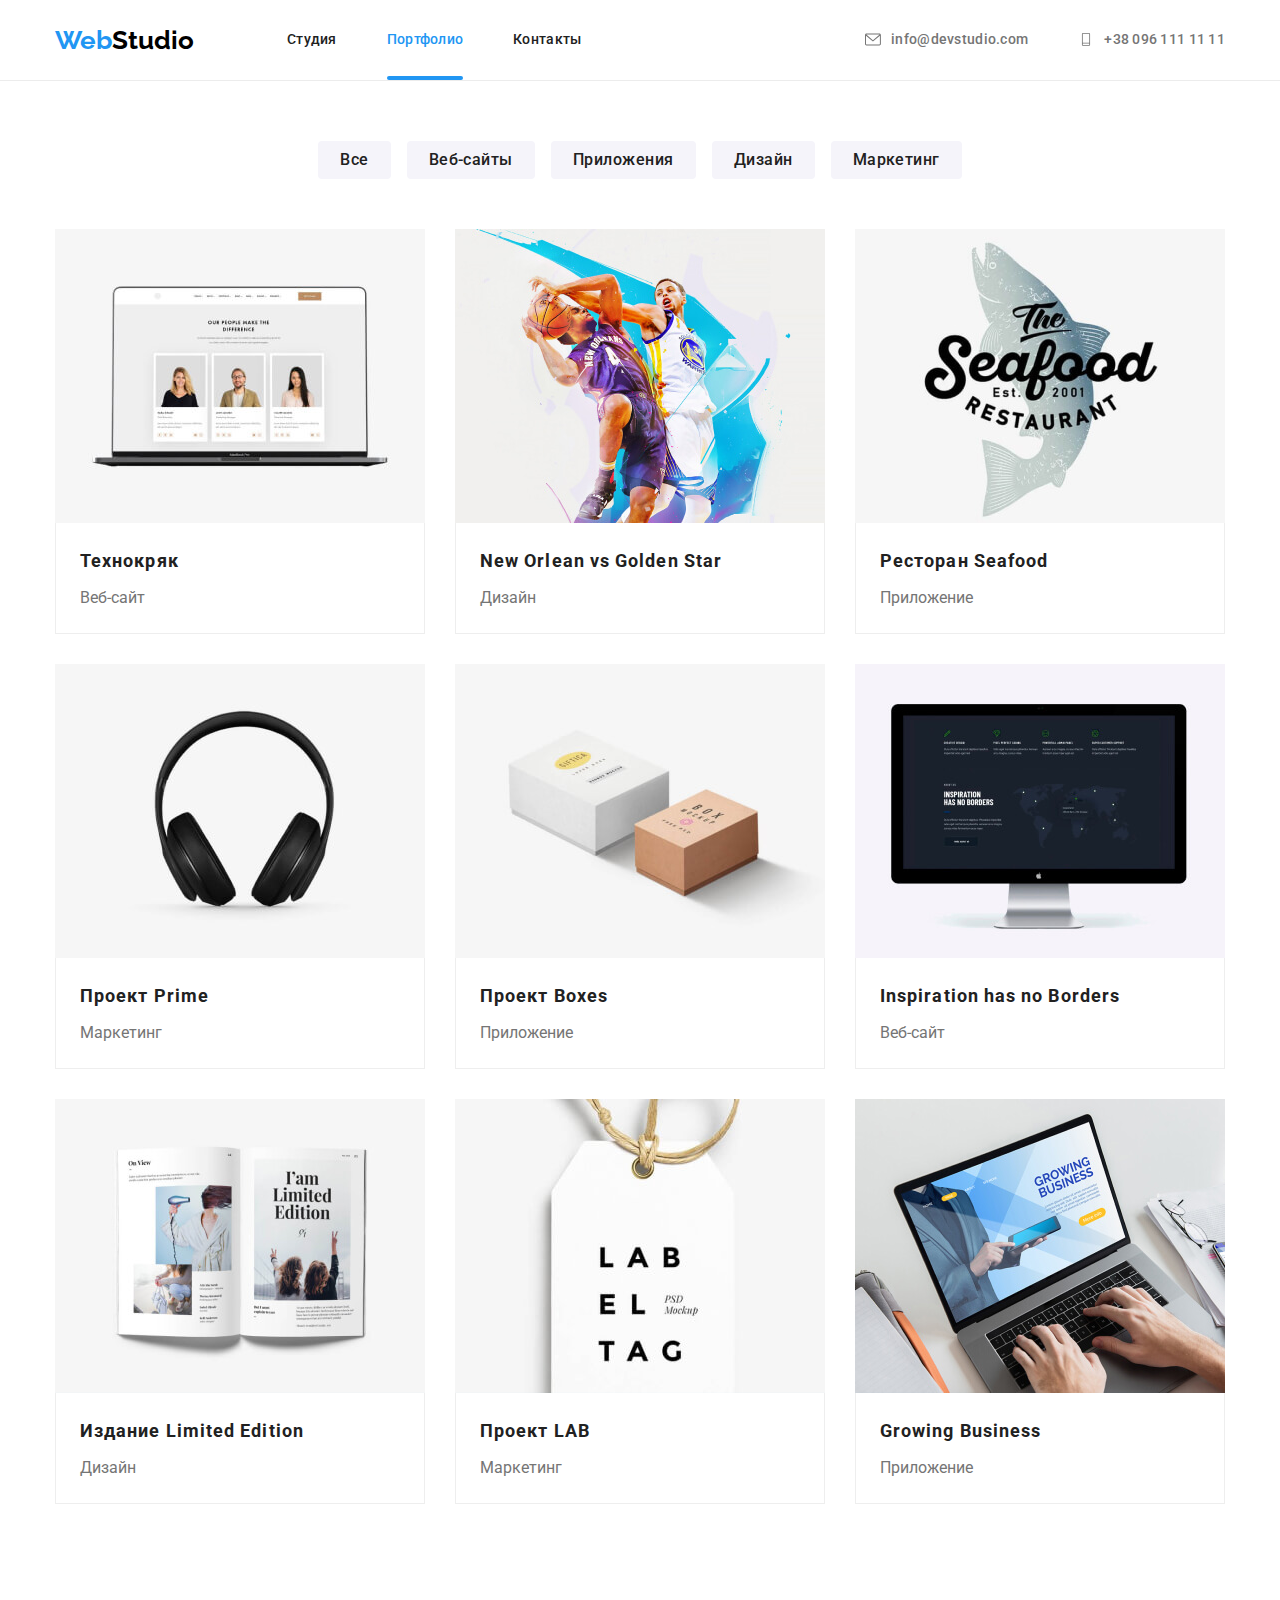
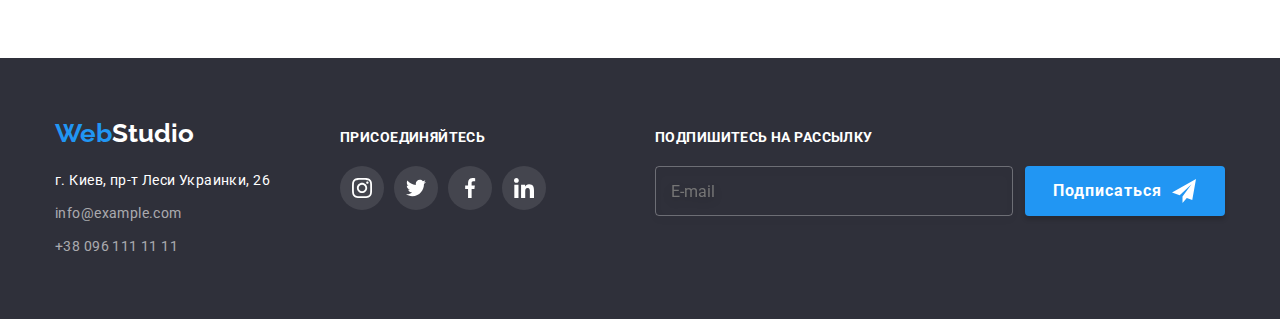
==== commit 51a572a3: "corrected" ====
--- a/portfolio.html
+++ b/portfolio.html
@@ -23,8 +23,8 @@
 
 <body>
     <header class="header">
-        <div class="container header__conteiner">
-            <nav class="nav header__conteiner">
+        <div class="container header__container">
+            <nav class="nav header__container">
                 <a href="" class="logo logo--style link">
                     <span class="logo__part">Web</span>Studio
                 </a>
--- a/css/main.css
+++ b/css/main.css
@@ -29,7 +29,7 @@
 }
 
 .section {
-  padding: 94px 0 94px 0;
+  padding: 60px 0 60px 0;
 }
 
 .list {
@@ -68,11 +68,23 @@
 }
 
 .header {
+  position: relative;
   border-bottom: 1px solid #ececec;
 }
-.header__conteiner {
+.header__container {
   display: flex;
   align-items: center;
+  height: 60px;
+}
+@media screen and (min-width: 768px) {
+  .header__container {
+    height: 80px;
+  }
+}
+@media screen and (min-width: 1200px) {
+  .header__container {
+    height: 80px;
+  }
 }
 
 .menu-open-btn,
@@ -265,7 +277,7 @@
 }
 @media screen and (min-width: 768px) {
   .contacts {
-    display: flex;
+    display: block;
   }
 }
 @media screen and (min-width: 1200px) {
@@ -433,7 +445,6 @@
   }
 }
 .basic__title {
-  width: 696px;
   margin: 0 auto 30px;
   font-weight: 900;
   font-size: 26px;
@@ -476,7 +487,6 @@
 }
 
 .benefits {
-  padding-top: 94px;
   padding-bottom: 60;
   text-align: left;
 }
@@ -516,6 +526,7 @@
   }
 }
 .benefits__title {
+  text-align: center;
   font-size: 14px;
   line-height: 1.14;
   letter-spacing: 0.03em;
@@ -588,7 +599,8 @@
 }
 
 .about {
-  display: flex;
+  display: none;
+  padding-top: 0;
 }
 @media screen and (min-width: 1200px) {
   .about {
@@ -646,7 +658,6 @@
 .team {
   background: #f5f4fa;
   margin-left: 0;
-  padding-bottom: 94px;
 }
 .team__list {
   display: flex;
@@ -719,9 +730,6 @@
   margin-bottom: 16px;
 }
 
-.clients {
-  padding: 60px 15px 60px 15px;
-}
 .clients__list {
   display: flex;
   flex-wrap: wrap;
@@ -851,10 +859,10 @@
   display: block;
 }
 
-.projects {
+/* .projects {
   padding-top: 94px;
-  padding-bottom: 94px;
-}
+  padding-bottom: 94px;} */
+
 .projects__list {
   display: flex;
   flex-wrap: wrap;
@@ -988,6 +996,17 @@
   margin-top: 60px;
   margin-bottom: 60px;
 }
+@media screen and (min-width: 768px) {
+  .footer__box {
+    margin-bottom: 0;
+    margin-top: 0;
+  }
+}
+@media screen and (min-width: 1200px) {
+  .footer__box {
+    margin-left: 70px;
+  }
+}
 .footer__title {
   margin-bottom: 20px;
   font-size: 14px;
@@ -1035,7 +1054,7 @@
 }
 
 .subscribe-form__input {
-  width: 358px;
+  width: 100%;
   height: 50px;
   margin-bottom: 20px;
   padding-left: 15px;
@@ -1053,7 +1072,8 @@
     width: 358px;
   }
 }
-.subscribe-form__input__input:focus {
+
+.subscribe-form__input:focus {
   border: 2px solid var(--brend-color);
 }
 
@@ -1062,7 +1082,6 @@
   align-items: center;
   margin-left: auto;
   margin-right: auto;
-
   width: 200px;
   height: 50px;
   font-weight: 700;
@@ -1111,6 +1130,7 @@
   top: 50%;
   left: 50%;
   width: 528px;
+  width: 100%;
   min-height: 581px;
   padding: 40px;
   background-color: #ffffff;
@@ -1155,7 +1175,7 @@
 .modal__title {
   font-weight: 700;
   font-size: 20px;
-  line-height: 1.15;
+  line-height: 1.5;
   text-align: center;
   margin-bottom: 12px;
 }
@@ -1220,14 +1240,12 @@
   justify-content: center;
   margin-bottom: 30px;
 }
-.modal__checkbox-label,
-.modal__checkbox-part {
-  line-height: 1.71;
-}
+
 .modal__checkbox-label {
   display: flex;
   align-items: center;
 }
+
 .modal__checkbox-part {
   margin-left: 5px;
   color: var(--brend-color);
@@ -1246,11 +1264,17 @@
 .modal__checkbox-text {
   margin: 0;
   padding: 0;
-  font-size: 14px;
-  line-height: 1.71;
-  letter-spacing: 0.03em;
+  font-size: 12px;
+  line-height: 1.16;
   color: var(--second-title-color);
 }
+@media screen and (min-width: 1200px) {
+  .modal__checkbox-text {
+    font-size: 14px;
+    line-height: 1.71;
+  }
+}
+
 .modal__none-check {
   position: absolute;
   width: 1px;
